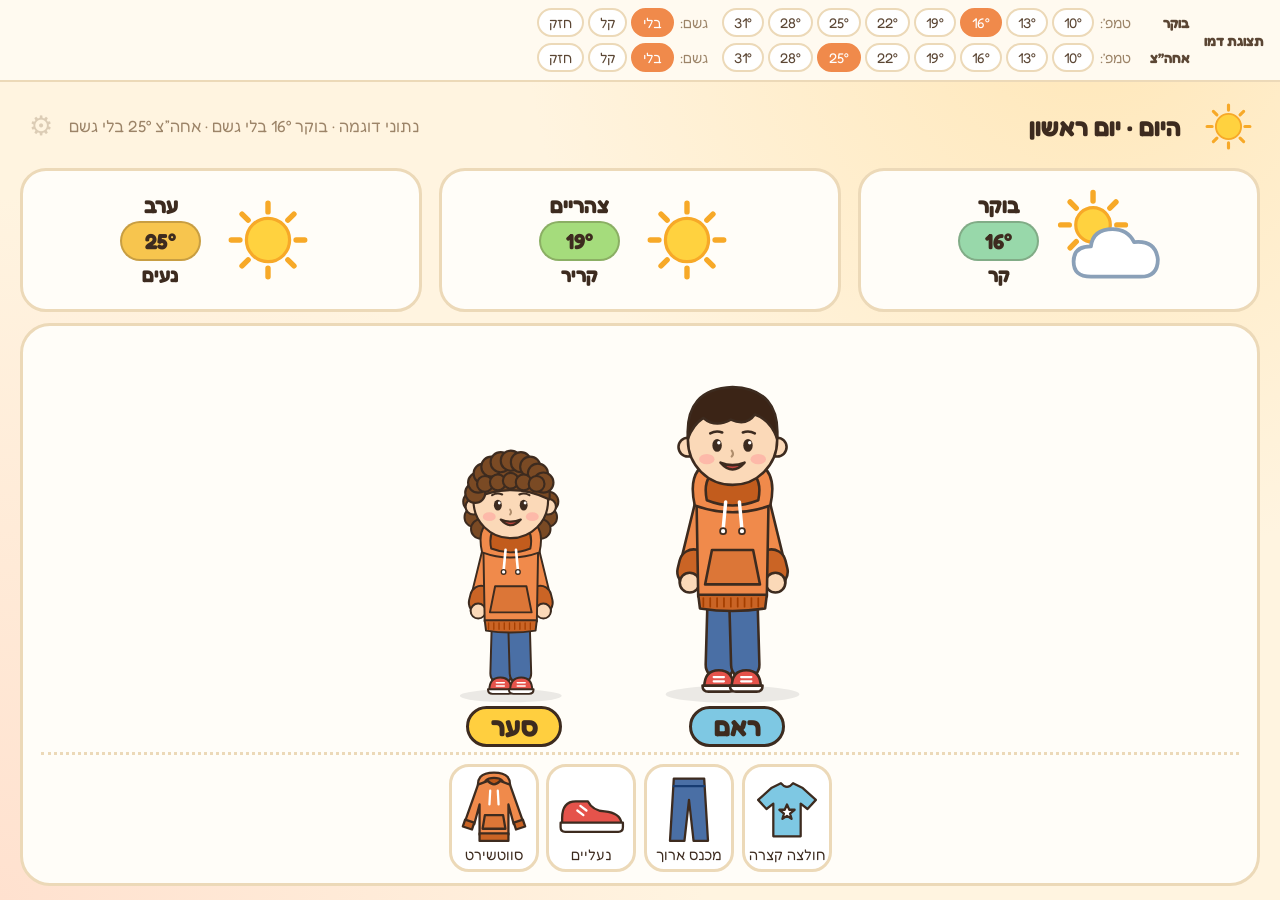
==== demo.html @ 4521aa7a "All kids together in one scene, first-run welcome, research-based defaults - One scene shows up to 3" ====
<!doctype html>
<html lang="he" dir="rtl">
<head>
<meta charset="utf-8">
<meta name="viewport" content="width=device-width, initial-scale=1, viewport-fit=cover">
<title>מה לובשים היום?</title>
<meta name="claude:viewport-fit-sides" content="cover">
<link rel="preconnect" href="https://fonts.googleapis.com">
<link rel="preconnect" href="https://fonts.gstatic.com" crossorigin>
<link href="https://fonts.googleapis.com/css2?family=Fredoka:wght@500;700&display=swap" rel="stylesheet">
<style>
:root {
  --ink: #3d2b1f;
  --paper: #fff4e0;
  --card: #fffdf8;
  --edge: #ecd9b8;
  --muted: #9c8468;
  --accent: #f08a4b;
}

* { box-sizing: border-box; }

html, body {
  margin: 0;
  height: 100%;
  overflow: hidden;
  font-family: 'Fredoka', 'Varela Round', system-ui, sans-serif;
  color: var(--ink);
  -webkit-tap-highlight-color: transparent;
  user-select: none;
}

body {
  background:
    radial-gradient(circle at 85% 0%, #ffe7b8 0, transparent 40%),
    radial-gradient(circle at 0% 100%, #ffe1cf 0, transparent 45%),
    var(--paper);
  transition: background 1s;
}

body.tomorrow {
  --paper: #2f3c6e;
  --card: #f4f2ff;
  --edge: #b9b3e0;
  background:
    radial-gradient(circle at 15% 10%, rgba(255,255,255,.18) 0 1.5px, transparent 2px) 0 0 / 90px 70px,
    radial-gradient(circle at 60% 40%, rgba(255,255,255,.14) 0 1px, transparent 2px) 0 0 / 130px 110px,
    linear-gradient(#26305c, #46558c);
}

#app {
  flex: 1;
  min-height: 0;
  display: flex;
  flex-direction: column;
  gap: 1.2vh;
  padding: max(1.4vh, env(safe-area-inset-top)) 1.6vw 1.6vh;
}

/* ---------- header ---------- */
.top {
  display: flex;
  align-items: center;
  justify-content: space-between;
  height: 7vh;
  min-height: 40px;
}
.day-badge {
  display: flex;
  align-items: center;
  gap: .6em;
  height: 100%;
  font-size: clamp(16px, 2.8vh, 30px);
  font-weight: 700;
}
.day-badge .wx-svg { height: 100%; width: auto; }
.tomorrow .day-badge { color: #fff4c2; }
.where {
  display: flex;
  align-items: center;
  gap: .5em;
  color: var(--muted);
  font-size: clamp(12px, 1.8vh, 18px);
}
.tomorrow .where { color: #c7c9ec; }
.stale { width: .7em; height: .7em; border-radius: 50%; background: #f0b44b; display: inline-block; }
.gear {
  border: 0;
  background: none;
  font-size: clamp(18px, 3vh, 28px);
  color: inherit;
  opacity: .35;
  padding: .3em;
  border-radius: 50%;
  touch-action: none;
}
.gear.pressing { opacity: 1; background: rgba(240,138,75,.25); transition: background 1.2s; }

/* ---------- timeline: morning / noon / evening ---------- */
.timeline {
  display: grid;
  grid-template-columns: repeat(3, 1fr);
  gap: 1.4vw;
  height: 16vh;
  min-height: 90px;
}
.phase {
  display: flex;
  align-items: center;
  justify-content: center;
  gap: 1vw;
  min-width: 0;
  padding: 1vh 1vw;
  border-radius: 26px;
  background: var(--card);
  border: 3px solid var(--edge);
}
.phase .sky-svg { height: clamp(28px, 7vh, 70px); width: auto; flex: none; }
.phase .wx-svg { height: clamp(44px, 12vh, 120px); width: auto; flex: none; }
.ptext { display: flex; flex-direction: column; align-items: center; gap: .6vh; }
.pname { font-weight: 700; font-size: clamp(14px, 2.4vh, 26px); line-height: 1; }
.tchip {
  min-width: 9vh;
  height: 4.4vh;
  min-height: 22px;
  padding: 0 .6em;
  border-radius: 99px;
  border: 2.5px solid rgba(61,43,31,.25);
  font-weight: 700;
  font-size: clamp(13px, 2.4vh, 26px);
  display: grid;
  place-items: center;
}
.pfeel { font-weight: 700; font-size: clamp(13px, 2.2vh, 24px); line-height: 1; }
.pop { font-size: clamp(12px, 2vh, 20px); color: #3d8fe0; font-weight: 700; line-height: 1; }

/* ---------- the scene: all kids together ---------- */
.scene {
  flex: 1;
  min-height: 0;
  display: flex;
  flex-direction: column;
  background: var(--card);
  border: 3px solid var(--edge);
  border-radius: 30px;
  padding: 1.4vh 1.4vw 1.2vh;
}
.scene-body {
  flex: 1;
  min-height: 0;
  container-type: size; /* figures are sized from this box's height */
  display: flex;
  align-items: stretch;
  justify-content: center;
  gap: 3vw;
}
.figs {
  flex: 0 1 auto;
  min-width: 0;
  display: flex;
  align-items: stretch;
  justify-content: center;
  gap: 1.5vw;
}
.fig {
  flex: 0 1 auto;
  min-width: 0;
  display: flex;
  flex-direction: column;
  align-items: center;
}
.fig-art {
  flex: 1 1 0;
  min-height: 0;
  display: flex;
  align-items: flex-end;
  justify-content: center;
}
.fig-name {
  flex: none;
  margin-top: .4vh;
  font-weight: 700;
  font-size: clamp(16px, 3vh, 32px);
  padding: .05em .8em;
  border-radius: 99px;
  background: var(--c);
  border: 3px solid var(--ink);
}
.kid-svg {
  /* full scene height minus room for the name tag, scaled by age */
  height: calc((100cqh - 56px) * var(--h, 100) / 100);
  width: auto;
  max-width: 100%;
  aspect-ratio: 270 / 410;
}
.kid-svg.tall { aspect-ratio: 270 / 470; }

/* the bag: items needed later, going into the backpack */
.bag {
  flex: none;
  align-self: center;
  display: flex;
  flex-direction: column;
  align-items: center;
  gap: 1vh;
  padding: 1.6vh 1.2vw;
  border: 3px dashed #e7b77a;
  border-radius: 26px;
  background: #fff6ea;
  max-width: 45%;
}
.bag-title { font-weight: 700; font-size: clamp(14px, 2.4vh, 26px); color: #b5702f; }
.bag-items { display: flex; flex-wrap: wrap; justify-content: center; gap: 1vh; }
.card {
  width: clamp(56px, 12vh, 130px);
  display: flex;
  flex-direction: column;
  align-items: center;
  background: #fff;
  border: 3px solid var(--edge);
  border-radius: 20px;
  padding: 4px;
}
.card .item-svg { width: 100%; height: auto; }
.clabel { font-size: clamp(11px, 1.8vh, 18px); line-height: 1.1; text-align: center; padding-bottom: 2px; }
.bag-arrow { font-size: clamp(18px, 3.4vh, 36px); color: #e7b77a; line-height: 1; }
.bag-icon { width: clamp(60px, 14vh, 150px); display: flex; }
.bag-icon svg { width: 100%; height: auto; }

.bag .card { width: clamp(50px, 10vh, 110px); }
.bag .bag-icon { width: clamp(50px, 11vh, 120px); }

/* what to wear, as cards under the figure */
.items {
  flex: none;
  display: flex;
  flex-wrap: nowrap;
  justify-content: center;
  gap: .6vw;
  padding-top: 1vh;
  margin-top: .6vh;
  border-top: 3px dotted var(--edge);
}
.items .card { width: auto; flex: 0 1 clamp(50px, 10vh, 112px); min-width: min-content; }
.items .clabel { font-size: clamp(10px, 1.6vh, 16px); }



.empty {
  flex: 1;
  display: grid;
  place-items: center;
  align-content: center;
  gap: 2vh;
}
.empty .wx-svg { width: 30vh; opacity: .7; }
.spinner {
  width: 5vh; height: 5vh;
  border: .7vh solid var(--edge);
  border-top-color: var(--accent);
  border-radius: 50%;
  animation: spin 1s linear infinite;
}
@keyframes spin { to { transform: rotate(360deg); } }

/* ---------- night dimming ---------- */
body.night::after {
  content: '';
  position: fixed;
  inset: 0;
  background: #000;
  opacity: .9;
  pointer-events: none;
  transition: opacity 2s;
}

/* ---------- settings ---------- */
.settings {
  position: fixed;
  inset: 0;
  z-index: 10;
  background: rgba(40, 28, 18, .55);
  display: grid;
  place-items: center;
  user-select: text;
}
.panel {
  width: min(960px, 94vw);
  max-height: 94vh;
  overflow: auto;
  background: #fffdf8;
  border-radius: 24px;
  padding: 20px 24px;
  font-size: 18px;
  color: var(--ink);
}
.panel h2 { margin: 0 0 12px; }
fieldset { min-width: 0; border: 2px solid var(--edge); border-radius: 16px; margin: 0 0 14px; padding: 10px 14px 14px; }
legend { font-weight: 700; padding: 0 6px; }
.panel label { display: flex; align-items: center; justify-content: space-between; gap: 10px; margin: 8px 0; }
.panel input, .panel select, .panel button {
  font: inherit;
  font-size: 17px;
  padding: 6px 10px;
  border: 2px solid var(--edge);
  border-radius: 12px;
  background: #fff;
  color: var(--ink);
}
.panel input[type=number] { width: 80px; }
.panel .row { display: flex; align-items: center; gap: 8px; flex-wrap: wrap; margin: 8px 0; }
.panel .row > span { min-width: 52px; }
.pill.on { background: var(--accent); border-color: var(--accent); color: #fff; }
.sw { width: 34px; height: 34px; padding: 0 !important; border-radius: 50% !important; border: 3px solid #fff !important; box-shadow: 0 0 0 2px var(--edge); }
.sw.on { box-shadow: 0 0 0 3px var(--ink); }
.hint { color: var(--muted); font-size: 15px; }
.kid-edit { display: flex; gap: 16px; padding: 10px 0; border-bottom: 2px dotted var(--edge); }
.kid-edit:last-of-type { border-bottom: 0; }
.kid-prev { width: 110px; flex: none; }
.kid-prev svg { width: 100%; height: auto; }
.kid-fields { flex: 1; }
.remove { color: #c2453f; }
.add { width: 100%; margin-top: 8px; }
#cityres { display: flex; flex-direction: column; gap: 6px; }
.city { text-align: start; }
.city small { color: var(--muted); }
.actions { display: flex; gap: 10px; position: sticky; bottom: -20px; background: #fffdf8; padding: 10px 0; }
.save { background: var(--accent) !important; border-color: var(--accent) !important; color: #fff !important; font-weight: 700; flex: 1; }

/* ---------- narrow screens (phones): let the page scroll, stack kids ---------- */
@media (max-width: 700px) {
  html, body { overflow: auto; }
  #app { height: auto; min-height: 100%; gap: 10px; padding-left: max(12px, env(safe-area-inset-left, 0px)); padding-right: max(12px, env(safe-area-inset-right, 0px)); }
  .top { height: 44px; }
  .day-badge { font-size: 18px; }
  .timeline { height: auto; min-height: 0; gap: 6px; }
  .phase { flex-direction: column; gap: 4px; padding: 8px 4px; border-radius: 18px; }
  .phase .sky-svg { height: 26px; }
  .phase .wx-svg { height: 44px; }
  .tchip { min-width: 60px; height: 24px; font-size: 13px; }
  .scene { padding: 10px; border-radius: 22px; }
  .scene-body { flex: none; container-type: normal; flex-direction: column; align-items: center; gap: 10px; }
  .figs { gap: 4px; }
  .fig-art { flex: none; }
  .fig-name { font-size: 15px; }
  .kid-svg { height: calc(var(--h, 100) * 2.6px); }
  .kids-3 .kid-svg { height: calc(var(--h, 100) * 2px); }
  .bag { max-width: 100%; flex-direction: row; flex-wrap: wrap; justify-content: center; }
  .bag { padding: 10px 8px; border-radius: 18px; }
  .items .card { width: auto; flex-basis: 56px; }
  .card, .bag .card { width: 56px; border-radius: 14px; border-width: 2px; }
  .bag-icon { width: 60px; }
  .clabel { font-size: 11px; }
}

/* rules table in settings */
.rules-wrap { overflow-x: auto; margin: 8px 0; }
.rules { border-collapse: collapse; font-size: 15px; min-width: 700px; }
.rules th, .rules td { padding: 4px 6px; text-align: center; border-bottom: 1px solid var(--edge); vertical-align: middle; }
.rules thead th { font-weight: 500; color: var(--muted); font-size: 13px; line-height: 1.15; }
.rules .th-ic { display: block; width: 30px; margin: 0 auto 2px; }
.rules .th-ic svg { width: 100%; height: auto; }
.rules th.lvl { text-align: start; font-weight: 700; white-space: nowrap; }
.rules td.rng { white-space: nowrap; }
.panel .rules input[type=number] { width: 58px; padding: 4px 6px; }
.panel .rules select { font-size: 15px; padding: 4px 6px; }
.rules input[type=checkbox] { width: 22px; height: 22px; accent-color: var(--accent); }
.panel label > span { display: inline-flex; align-items: center; gap: 6px; }
.panel label > span input[type=number] { width: 72px; }

/* welcome screen */
.welcome .panel { width: min(640px, 94vw); }
.welcome h2 { font-size: 28px; }
.w-list { display: flex; flex-direction: column; gap: 10px; margin: 14px 0; }
.w-kid { display: flex; gap: 14px; align-items: center; padding: 10px; border: 2px solid var(--edge); border-radius: 18px; }
.w-kid .kid-prev { width: 80px; }
.w-fields { flex: 1; display: flex; flex-direction: column; gap: 8px; }
.panel .w-fields input[data-f=name] { font-size: 22px; width: 100%; }
.panel .w-age { justify-content: flex-start; margin: 0; }

/* ---- demo wrapper (single-look storybook page; day = paper, "tomorrow" = night sky) ---- */
:root { --bar: #fffaf0; --bar-ink: #5b4634; --chip: #ffffff; --chip-on: #f08a4b; }
html, body { height: 100%; }
html { background: #fff4e0; }
body { display: flex; flex-direction: column; background-color: #fff4e0; color: var(--ink); direction: rtl; }
.demo-bar {
  flex: none; display: flex; flex-wrap: wrap; align-items: center; gap: 6px 14px;
  padding-block: 8px; padding-left: max(16px, env(safe-area-inset-left, 0px)); padding-right: max(16px, env(safe-area-inset-right, 0px));
  background: var(--bar); color: var(--bar-ink); border-bottom: 2px solid #ecd9b8; font-size: 14px;
}
.demo-bar b { font-weight: 700; }
.demo-rows { display: flex; flex-direction: column; gap: 6px; min-width: 0; }
.demo-line { display: flex; flex-wrap: wrap; align-items: center; gap: 4px 14px; }
.demo-half { min-width: 3.2em; }
.demo-group { display: flex; flex-wrap: wrap; gap: 4px; align-items: center; }
.demo-group span { color: #9c8468; margin-inline-end: 2px; }
.demo-bar button {
  font: inherit; font-size: 14px; padding: 4px 10px; border-radius: 99px; cursor: pointer;
  border: 2px solid #ecd9b8; background: var(--chip); color: var(--bar-ink);
}
.demo-bar button[aria-pressed="true"] { background: var(--chip-on); border-color: var(--chip-on); color: #fff; }
.demo-bar button:focus-visible { outline: 3px solid #3d8fe0; outline-offset: 2px; }
#app { padding-left: max(1.6vw, env(safe-area-inset-left, 0px)); padding-right: max(1.6vw, env(safe-area-inset-right, 0px)); }
@media (max-width: 700px) { .demo-bar { font-size: 13px; } html, body { overflow: auto; height: auto; min-height: 100%; } #app { flex: none; } }
</style>
<div class="demo-bar" id="demo-bar">
  <b>תצוגת דמו</b>
  <div class="demo-rows">
    <div class="demo-line"><b class="demo-half">בוקר</b><div class="demo-group" id="g-mt"><span>טמפ׳:</span></div><div class="demo-group" id="g-mr"><span>גשם:</span></div></div>
    <div class="demo-line"><b class="demo-half">אחה״צ</b><div class="demo-group" id="g-at"><span>טמפ׳:</span></div><div class="demo-group" id="g-ar"><span>גשם:</span></div></div>
  </div>
</div>
<div id="app"></div>
<script>
try { if (localStorage.getItem('mc.demoVer') !== '4') { localStorage.setItem('mc.demoVer', '4'); localStorage.setItem('mc.demo.settings', JSON.stringify({ configured: true, kids: [{ id: 'a', name: 'ראם', age: 8, look: 'boy', skin: 0, hair: 0, hairStyle: 'short', color: '#7ec8e3', offset: 0 }, { id: 'b', name: 'סער', age: 4, look: 'boy', skin: 0, hair: 1, hairStyle: 'curly', color: '#ffcf3f', offset: 0 }] })); } } catch (e) {}
</script>
<script type="module">
// Storybook-style SVG drawings: the kid figure (built from clothing layers),
// clothing item icons and weather icons. Everything is drawn in code so any
// combination of clothes composes automatically.

const O = '#3d2b1f'; // outline colour
const SW = 3; // outline width

const SKINS = ['#fbd9b8', '#eebf94', '#cf9566', '#8f5c3c'];
const HAIRS = ['#3b2416', '#7a4a24', '#d9a441', '#1f1a17', '#b5522b'];
const SHIRT_COLORS = ['#ffcf3f', '#ff8fb1', '#7ec8e3', '#9ad97a', '#c79bf2', '#ff9f5a'];

const COLORS = {
  sweatshirt: '#f08a4b',
  coat: '#7b5cd6',
  pants: '#4a6fa5',
  shorts: '#5fae6e',
  sneakers: '#e5534b',
  boots: '#f6c23e',
  sandals: '#a8703f',
  beanie: '#d94f70',
  gloves: '#d94f70',
  scarf: '#d94f70',
  cap: '#3fa7a0',
  umbrella: '#e5534b',
  bottle: '#8fd0f2',
  sunscreen: '#ffd166',
  backpack: '#e98a3c',
};

const lerp = (a, b, t) => a + (b - a) * t;

function shade(hex, amt) {
  const n = parseInt(hex.slice(1), 16);
  const c = (v) => Math.max(0, Math.min(255, Math.round(v + amt * 255)));
  const r = c(n >> 16), g = c((n >> 8) & 255), b = c(n & 255);
  return '#' + ((1 << 24) | (r << 16) | (g << 8) | b).toString(16).slice(1);
}

// A limb/sleeve: thick round line with a darker outline line underneath.
function limb(x1, y1, x2, y2, w, color) {
  return `<line x1="${x1}" y1="${y1}" x2="${x2}" y2="${y2}" stroke="${O}" stroke-width="${w + SW * 2}" stroke-linecap="round"/>` +
    `<line x1="${x1}" y1="${y1}" x2="${x2}" y2="${y2}" stroke="${color}" stroke-width="${w}" stroke-linecap="round"/>`;
}

function partial(x1, y1, x2, y2, frac, w, color) {
  return limb(x1, y1, lerp(x1, x2, frac), lerp(y1, y2, frac), w, color);
}

const shape = (d, fill, extra = '') =>
  `<path d="${d}" fill="${fill}" stroke="${O}" stroke-width="${SW}" stroke-linejoin="round" stroke-linecap="round" ${extra}/>`;
const line = (d, color = O, w = SW, extra = '') =>
  `<path d="${d}" fill="none" stroke="${color}" stroke-width="${w}" stroke-linecap="round" stroke-linejoin="round" ${extra}/>`;

// Body geometry (viewBox -10 -60 270 470, centre x = 120)
const ARM_L = [92, 172, 70, 262];
const ARM_R = [148, 172, 170, 262];
const LEG_L = [108, 262, 105, 366];
const LEG_R = [132, 262, 135, 366];

const TORSO = {
  shirt: 'M84,168 Q86,152 106,148 L134,148 Q154,152 156,168 L152,270 Q120,278 88,270 Z',
  sweatshirt: 'M78,166 Q80,146 104,142 L136,142 Q160,146 162,166 L160,280 L80,280 Z',
  // puffer: much wider than the body, scalloped sides, reaches mid-thigh
  coat: 'M84,150 Q100,140 120,142 Q140,140 156,150 Q176,158 174,172 Q184,190 174,208 Q184,226 174,244 Q184,262 174,280 Q184,298 172,318 Q146,330 120,327 Q94,330 68,318 Q56,298 66,280 Q56,262 66,244 Q56,226 66,208 Q56,190 66,172 Q64,158 84,150 Z',
};

function drawShoes(kind, skin) {
  let s = '';
  for (const [x, flip] of [[104, -1], [136, 1]]) {
    const y = 378;
    if (kind === 'sneakers') {
      const c = COLORS.sneakers;
      s += shape(`M${x - 17},${y + 8} Q${x - 17},${y - 12} ${x},${y - 12} Q${x + 17},${y - 12} ${x + 17},${y + 8} Z`, c);
      s += shape(`M${x - 19},${y + 6} L${x + 19},${y + 6} Q${x + 19},${y + 13} ${x + 12},${y + 13} L${x - 12},${y + 13} Q${x - 19},${y + 13} ${x - 19},${y + 6} Z`, '#ffffff');
      s += line(`M${x - 6},${y - 4} L${x + 6},${y - 4} M${x - 6},${y + 1} L${x + 6},${y + 1}`, '#ffffff', 2.5);
    } else if (kind === 'sandals') {
      s += shape(`M${x - 13},${y + 6} Q${x - 13},${y - 12} ${x},${y - 12} Q${x + 13},${y - 12} ${x + 13},${y + 6} Z`, skin);
      s += shape(`M${x - 18},${y + 6} L${x + 18},${y + 6} Q${x + 18},${y + 13} ${x + 11},${y + 13} L${x - 11},${y + 13} Q${x - 18},${y + 13} ${x - 18},${y + 6} Z`, COLORS.sandals);
      s += line(`M${x - 13},${y - 4} L${x + 13},${y - 4} M${x - 12},${y + 2} L${x + 12},${y + 2}`, shade(COLORS.sandals, -0.1), 5);
    } else if (kind === 'boots') {
      const c = COLORS.boots;
      s += shape(`M${x - 15},${y - 46} L${x + 15},${y - 46} L${x + 15},${y - 6} Q${x + 15 + flip * 6},${y - 4} ${x + 18 * 1},${y + 6} L${x + 18},${y + 9} L${x - 18},${y + 9} L${x - 18},${y + 6} Q${x - 18},${y - 4} ${x - 15},${y - 8} Z`, c);
      s += shape(`M${x - 20},${y + 6} L${x + 20},${y + 6} L${x + 20},${y + 13} L${x - 20},${y + 13} Z`, '#5a4636');
      s += line(`M${x - 15},${y - 38} L${x + 15},${y - 38}`, shade(c, -0.15), 4);
      s += line(`M${x - 8},${y - 30} L${x - 8},${y - 10}`, '#fff8d6', 4, 'opacity="0.8"');
    }
  }
  return s;
}

const circ = (x, y, r, fill) => `<circle cx="${x}" cy="${y}" r="${r}" fill="${fill}" stroke="${O}" stroke-width="${SW}"/>`;

// hair styles: 'short', 'curly', 'long'
function backHair(style, hair) {
  if (style === 'long') {
    return shape('M64,98 Q58,34 120,32 Q182,34 176,98 L182,176 Q168,190 152,172 L152,120 L88,120 L88,172 Q72,190 58,176 Z', hair);
  }
  if (style === 'curly') {
    // volume behind the ears
    return [[62, 96], [178, 96], [64, 120], [176, 120], [74, 138], [166, 138]].map(([x, y]) => circ(x, y, 15, hair)).join('');
  }
  return '';
}

function frontHair(style, hair, covered, bow) {
  if (style === 'curly') {
    if (covered) return [[66, 98], [174, 98], [70, 118], [170, 118]].map(([x, y]) => circ(x, y, 12, hair)).join('');
    let s = shape('M66,96 Q62,40 120,38 Q178,40 174,96 Q120,70 66,96 Z', hair);
    for (let a = -172; a <= -8; a += 16.4) {
      const r = (a * Math.PI) / 180;
      s += circ(120 + Math.cos(r) * 50, 94 + Math.sin(r) * 52, 14, hair);
    }
    for (let x = 84; x <= 156; x += 18) s += circ(x, 70 + Math.abs(x - 120) * 0.12, 11, hair);
    return s;
  }
  if (covered) {
    return style === 'long'
      ? shape('M70,84 Q66,112 72,128 L80,128 Q78,104 84,86 Z', hair) + shape('M170,84 Q174,112 168,128 L160,128 Q162,104 156,86 Z', hair)
      : '';
  }
  if (style === 'long') {
    let s = shape('M66,100 Q60,36 120,34 Q180,36 174,100 Q168,72 150,62 Q140,80 118,74 Q98,84 82,70 Q70,80 66,100 Z', hair);
    if (bow) {
      s += shape('M150,52 L166,42 L168,62 Z', '#ff6b9a') + shape('M150,52 L136,40 L134,60 Z', '#ff6b9a') +
        `<circle cx="150" cy="52" r="5" fill="#ff6b9a" stroke="${O}" stroke-width="${SW}"/>`;
    }
    return s;
  }
  return shape('M68,96 Q64,38 120,36 Q176,38 172,96 Q164,74 146,68 Q136,82 118,74 Q100,84 86,72 Q74,80 68,96 Z', hair);
}

const hairStyleOf = (child) => child.hairStyle || (child.look === 'girl' ? 'long' : 'short');

function face(skin, mood) {
  let s = '';
  s += `<circle cx="68" cy="106" r="11" fill="${skin}" stroke="${O}" stroke-width="${SW}"/>`;
  s += `<circle cx="172" cy="106" r="11" fill="${skin}" stroke="${O}" stroke-width="${SW}"/>`;
  s += `<circle cx="120" cy="98" r="52" fill="${skin}" stroke="${O}" stroke-width="${SW}"/>`;
  // eyes
  s += `<ellipse cx="102" cy="104" rx="5.5" ry="7.5" fill="${O}"/><ellipse cx="138" cy="104" rx="5.5" ry="7.5" fill="${O}"/>`;
  s += `<circle cx="104" cy="101" r="2" fill="#fff"/><circle cx="140" cy="101" r="2" fill="#fff"/>`;
  // brows
  s += line('M94,90 Q101,86 108,89') + line('M132,89 Q139,86 146,90');
  // cheeks
  const cheek = mood === 'cold' ? '#ff6f7d' : '#ff9a9a';
  const op = mood === 'cold' ? 0.75 : 0.5;
  s += `<ellipse cx="90" cy="120" rx="9" ry="6" fill="${cheek}" opacity="${op}"/><ellipse cx="150" cy="120" rx="9" ry="6" fill="${cheek}" opacity="${op}"/>`;
  // nose + smile
  s += line('M119,110 Q122,114 119,117', shade(skin, -0.3), 2.5);
  s += shape('M106,124 Q120,140 134,124 Q120,130 106,124 Z', '#c2453f');
  if (mood === 'hot') {
    s += shape('M164,66 Q172,78 168,84 Q160,86 160,78 Q160,72 164,66 Z', '#8fd0f2');
  }
  if (mood === 'cold') {
    s += `<g opacity="0.85" fill="#ffffff" stroke="#b9d4ee" stroke-width="2"><circle cx="152" cy="136" r="7"/><circle cx="164" cy="132" r="9"/><circle cx="178" cy="128" r="6"/></g>`;
  }
  return s;
}

function drawTop(kind, color, look) {
  let s = shape(TORSO.shirt, color);
  if (kind === 'longsleeve') {
    // stripes
    for (let y = 172; y < 268; y += 16) {
      const half = lerp(35, 32, (y - 168) / 100);
      s += line(`M${120 - half + 1},${y} L${120 + half - 1},${y}`, shade(color, 0.22), 6);
    }
    s += `<path d="${TORSO.shirt}" fill="none" stroke="${O}" stroke-width="${SW}" stroke-linejoin="round"/>`;
  } else {
    // tee motif
    s += look === 'girl'
      ? shape('M120,224 Q100,206 106,196 Q112,186 120,196 Q128,186 134,196 Q140,206 120,224 Z', '#ffffff')
      : shape('M120,186 L126,200 L141,201 L129,210 L133,225 L120,216 L107,225 L111,210 L99,201 L114,200 Z', '#ffffff');
  }
  return s;
}

function drawSweatshirt(hood = true) {
  const c = COLORS.sweatshirt;
  let ticks = '';
  for (let x = 86; x <= 154; x += 8) ticks += `M${x},282 L${x},292 `;
  return shape(TORSO.sweatshirt, c) +
    // ribbed hem band
    shape('M80,278 L160,278 L158,294 Q120,300 82,294 Z', shade(c, -0.15)) + line(ticks, shade(c, -0.3), 2) +
    // big kangaroo pocket
    shape('M96,226 L144,226 L152,266 L88,266 Z', shade(c, -0.08)) +
    (hood
      // hood resting on the shoulders behind the neck (the head covers its top)
      ? shape('M76,174 Q66,130 98,122 L142,122 Q174,130 164,174 Q120,190 76,174 Z', c) +
        shape('M90,168 Q84,138 106,132 L134,132 Q156,138 150,168 Q120,180 90,168 Z', shade(c, -0.18))
      : '') +
    // drawstrings
    line('M112,170 L109,202 M128,170 L131,202', '#ffffff', 4) +
    `<circle cx="109" cy="204" r="3.5" fill="#ffffff" stroke="${O}" stroke-width="2"/><circle cx="131" cy="204" r="3.5" fill="#ffffff" stroke="${O}" stroke-width="2"/>`;
}

function drawCoat() {
  const c = COLORS.coat;
  let s = shape(TORSO.coat, c);
  // puffy bands: highlight arc at the top of each band, seam at the bottom
  for (const y of [184, 220, 256, 292]) s += line(`M${80},${y} Q120,${y - 8} ${160},${y}`, shade(c, 0.28), 5, 'opacity="0.7"');
  for (const y of [208, 244, 280]) s += line(`M68,${y} Q120,${y + 10} 172,${y}`, shade(c, -0.22), 3);
  s += line('M120,152 L120,326', shade(c, -0.32), 3);
  s += shape('M115,176 L125,176 L125,190 L115,190 Z', '#e9e4ff');
  s += shape('M80,262 L106,262 L106,274 L80,274 Z', shade(c, -0.1));
  s += shape('M134,262 L160,262 L160,274 L134,274 Z', shade(c, -0.1));
  // fur collar
  for (let x = 88; x <= 152; x += 8) {
    const t = (x - 120) / 32;
    s += `<circle cx="${x}" cy="${(140 + 12 * (1 - t * t)).toFixed(1)}" r="9" fill="#f7f3ea" stroke="${O}" stroke-width="2.5"/>`;
  }
  return s;
}

function drawScarf() {
  const c = COLORS.scarf;
  return shape('M130,156 L146,232 L128,236 L118,160 Z', c) +
    line('M124,196 L141,193 M126,210 L143,207', '#ffffff', 3) +
    line('M131,237 L130,246 M137,236 L137,245 M143,234 L144,243', c, 3) +
    shape('M92,138 Q120,156 148,138 L150,160 Q120,180 90,160 Z', c) +
    line('M100,148 L101,164 M113,153 L113,170 M127,153 L127,170 M140,148 L139,164', '#ffffff', 3);
}

function drawBeanie() {
  const c = COLORS.beanie;
  return shape('M64,88 Q62,30 120,28 Q178,30 176,88 Z', c) +
    line('M90,44 L88,86 M120,32 L120,86 M150,44 L152,86', shade(c, -0.12), 3) +
    shape('M60,80 Q120,70 180,80 L180,96 Q120,86 60,96 Z', shade(c, -0.12)) +
    `<circle cx="120" cy="24" r="13" fill="#ffffff" stroke="${O}" stroke-width="${SW}"/>`;
}

function drawCap() {
  const c = COLORS.cap;
  return shape('M136,76 Q196,70 208,86 Q194,98 136,90 Z', shade(c, -0.12)) +
    shape('M68,84 Q70,32 120,30 Q170,32 172,84 Q120,76 68,84 Z', c) +
    `<circle cx="120" cy="30" r="5" fill="${shade(c, -0.2)}" stroke="${O}" stroke-width="2"/>`;
}

function drawUmbrellaShaft(hx = 170) {
  return line(`M178,-22 L${hx},276`, O, 7) + line(`M178,-22 L${hx},276`, '#8a6a4f', 3.5) +
    line(`M${hx},276 Q${hx},290 ${hx - 12},288`, O, 6) + line(`M${hx},276 Q${hx},290 ${hx - 12},288`, '#8a6a4f', 3);
}

function drawUmbrellaCanopy() {
  const c = COLORS.umbrella;
  const d = 'M98,2 Q178,-84 258,2 Q238,-12 218,2 Q198,-12 178,2 Q158,-12 138,2 Q118,-12 98,2 Z';
  return line('M178,-50 L178,-62', O, 5) +
    shape(d, c) +
    line('M178,-40 Q156,-24 138,2 M178,-40 Q200,-24 218,2', shade(c, -0.15), 3) +
    shape('M178,-42 Q190,-30 198,-12 Q188,-20 178,-14 Z', shade(c, 0.25), 'stroke-width="0"');
}

function drawBottle() {
  return shape('M36,336 L58,336 L60,346 L60,390 Q60,394 56,394 L38,394 Q34,394 34,390 L34,346 Z', '#dff3fb') +
    shape('M35,360 L59,360 L59,390 Q59,393 56,393 L38,393 Q35,393 35,390 Z', COLORS.bottle, 'stroke-width="0"') +
    `<path d="M36,336 L58,336 L60,346 L60,390 Q60,394 56,394 L38,394 Q34,394 34,390 L34,346 Z" fill="none" stroke="${O}" stroke-width="${SW}" stroke-linejoin="round"/>` +
    shape('M40,324 L54,324 L54,336 L40,336 Z', '#3fa7a0');
}

/**
 * Draw the kid wearing an outfit.
 * child: { look: 'boy'|'girl', skin, hair, color }
 * outfit: { shirt, bottom, shoes, layers: [], acc: [] }
 */
function drawKid(child, outfit, opts = {}) {
  const skin = SKINS[child.skin] ?? SKINS[0];
  const hair = HAIRS[child.hair] ?? HAIRS[0];
  const shirtColor = child.color || SHIRT_COLORS[0];
  const layers = outfit.layers || [];
  const acc = outfit.acc || [];
  const has = (k) => layers.includes(k) || acc.includes(k);
  const mood = opts.mood || 'ok';

  let s = '';
  // ground shadow
  s += `<ellipse cx="120" cy="394" rx="78" ry="10" fill="#000" opacity="0.08"/>`;
  if (opts.bottle) s += drawBottle();

  // puffy coat sleeves can't hang straight: splay the arms a little
  const spread = has('coat') ? 20 : 0;
  const arms = [[ARM_L[0], ARM_L[1], ARM_L[2] - spread, ARM_L[3]], [ARM_R[0], ARM_R[1], ARM_R[2] + spread, ARM_R[3]]];
  if (has('umbrella')) s += drawUmbrellaShaft(arms[1][2]);
  const style = hairStyleOf(child);
  s += backHair(style, hair);

  // legs + bottoms
  s += limb(...LEG_L, 24, skin) + limb(...LEG_R, 24, skin);
  const bc = outfit.bottom === 'shorts' ? COLORS.shorts : COLORS.pants;
  const shorts = outfit.bottom === 'shorts';
  const bf = shorts ? 0.38 : 0.94;
  const bw = shorts ? 36 : 30;
  s += partial(...LEG_L, bf, bw, bc) + partial(...LEG_R, bf, bw, bc);
  if (shorts) s += line('M90,304 L122,304 M118,304 L150,304', shade(bc, -0.25), 4);
  s += shape('M88,252 L152,252 L154,286 Q120,292 86,286 Z', bc);
  s += line('M120,262 L120,290', shade(bc, -0.2), 3);
  s += drawShoes(outfit.shoes, skin);

  // arms: skin, then sleeves from inner to outer layer
  const seg = (arm, f0, f1, w, c) => {
    const [x1, y1, x2, y2] = arm;
    return limb(lerp(x1, x2, f0), lerp(y1, y2, f0), lerp(x1, x2, f1), lerp(y1, y2, f1), w, c);
  };
  arms.forEach((arm, side) => {
    s += limb(...arm, 20, skin);
    s += partial(...arm, outfit.shirt === 'tee' ? 0.3 : 0.86, 21, shirtColor);
    if (has('sweatshirt')) {
      s += partial(...arm, 0.8, 28, COLORS.sweatshirt);
      s += seg(arm, 0.78, 0.88, 31, shade(COLORS.sweatshirt, -0.15)); // ribbed cuff
    }
    if (has('coat')) {
      // stacked round segments → puffy "sausage" sleeve
      for (const [f0, f1] of [[0, 0.36], [0.3, 0.64], [0.58, 0.9]]) s += seg(arm, f0, f1, 40, COLORS.coat);
    }
    const [, , hx, hy] = arm;
    if (has('gloves')) {
      const tx = side === 0 ? hx + 12 : hx - 12;
      s += `<ellipse cx="${tx}" cy="${hy - 2}" rx="7" ry="8" fill="${COLORS.gloves}" stroke="${O}" stroke-width="${SW}"/>`;
      s += `<ellipse cx="${hx}" cy="${hy + 4}" rx="14" ry="17" fill="${COLORS.gloves}" stroke="${O}" stroke-width="${SW}"/>`;
      s += shape(`M${hx - 14},${hy - 12} L${hx + 14},${hy - 12} L${hx + 14},${hy - 4} L${hx - 14},${hy - 4} Z`, '#ffffff');
    } else {
      s += `<circle cx="${hx}" cy="${hy + 2}" r="11.5" fill="${skin}" stroke="${O}" stroke-width="${SW}"/>`;
    }
  });

  // neck + torso layers
  s += shape('M109,128 L131,128 L131,160 L109,160 Z', skin);
  s += drawTop(outfit.shirt, shirtColor, child.look);
  if (!has('sweatshirt') && !has('coat')) s += shape('M106,148 Q120,166 134,148 Z', skin);
  if (has('sweatshirt')) s += drawSweatshirt(!has('coat'));
  if (has('coat')) s += drawCoat();
  if (has('scarf')) s += drawScarf();

  // head
  // younger kids get a slightly bigger head, older a slightly smaller one
  const age = child.age || 6;
  const k = age <= 5 ? 1.1 : age >= 9 ? 0.95 : 1;
  s += `<g transform="translate(120 128) scale(${k}) translate(-120 -128)">`;
  s += face(skin, mood);
  const hat = has('beanie') ? 'beanie' : has('cap') ? 'cap' : null;
  s += frontHair(style, hair, !!hat, child.look === 'girl');
  if (hat === 'beanie') s += drawBeanie();
  if (hat === 'cap') s += drawCap();
  s += '</g>';

  if (has('umbrella')) s += drawUmbrellaCanopy();

  // leave room above the head only when an umbrella is drawn (opts.tall keeps
  // all figures of one kid at the same scale)
  const tall = opts.tall ?? has('umbrella');
  const vb = tall ? '-10 -66 270 470' : '-10 -6 270 410';
  return `<svg class="kid-svg${tall ? ' tall' : ''}" viewBox="${vb}" preserveAspectRatio="xMidYMax meet" xmlns="http://www.w3.org/2000/svg" role="img">${s}</svg>`;
}

// ---------- item icons (viewBox 0 0 100 100) ----------

const ICONS = {
  tee: (c) => shape('M30,22 L42,16 Q50,26 58,16 L70,22 L88,38 L77,50 L68,43 L68,86 L32,86 L32,43 L23,50 L12,38 Z', c) +
    shape('M50,44 L53,51 L60,51 L54,56 L56,63 L50,59 L44,63 L46,56 L40,51 L47,51 Z', '#fff'),
  longsleeve: (c) => shape('M32,18 L42,14 Q50,24 58,14 L68,18 L86,66 L75,70 L67,42 L67,88 L33,88 L33,42 L25,70 L14,66 Z', c) +
    line('M35,50 L65,50 M35,62 L65,62 M35,74 L65,74', shade(c, 0.22), 5) +
    `<path d="M32,18 L42,14 Q50,24 58,14 L68,18 L86,66 L75,70 L67,42 L67,88 L33,88 L33,42 L25,70 L14,66 Z" fill="none" stroke="${O}" stroke-width="${SW}" stroke-linejoin="round"/>`,
  sweatshirt: () => shape('M30,26 Q24,2 50,2 Q76,2 70,26 Q50,36 30,26 Z', COLORS.sweatshirt) +
    shape('M37,23 Q35,9 50,9 Q65,9 63,23 Q50,30 37,23 Z', shade(COLORS.sweatshirt, -0.2)) +
    shape('M29,18 L42,13 Q50,22 58,13 L71,18 L88,66 L76,70 L69,44 L69,84 L31,84 L31,44 L24,70 L12,66 Z', COLORS.sweatshirt) +
    shape('M31,82 L69,82 L69,92 L31,92 Z', shade(COLORS.sweatshirt, -0.15)) +
    shape('M76,68 L88,64 L91,73 L79,77 Z', shade(COLORS.sweatshirt, -0.15)) +
    shape('M24,68 L12,64 L9,73 L21,77 Z', shade(COLORS.sweatshirt, -0.15)) +
    shape('M38,58 L62,58 L65,76 L35,76 Z', shade(COLORS.sweatshirt, -0.08)) +
    line('M45,26 L44,44 M55,26 L56,44', '#ffffff', 3),
  coat: () => {
    const c = COLORS.coat;
    let s = '';
    for (const [x1, x2] of [[26, 13], [74, 87]]) {
      s += limb(x1, 24, lerp(x1, x2, 0.5), 50, 17, c) + limb(lerp(x1, x2, 0.45), 46, x2, 76, 17, c);
    }
    s += shape('M30,12 Q50,20 70,12 Q84,14 81,28 Q88,38 81,48 Q88,58 81,68 Q88,80 80,92 Q50,100 20,92 Q12,80 19,68 Q12,58 19,48 Q12,38 19,28 Q16,14 30,12 Z', c);
    for (const y of [40, 60, 79]) s += line(`M19,${y} Q50,${y + 6} 81,${y}`, shade(c, -0.22), 2.5);
    for (const y of [26, 46, 66]) s += line(`M28,${y} Q50,${y - 4} 72,${y}`, shade(c, 0.28), 3.5, 'opacity="0.7"');
    s += line('M50,18 L50,96', shade(c, -0.32), 2.5);
    for (let x = 34; x <= 66; x += 8) s += `<circle cx="${x}" cy="${(12 + 7 * (1 - ((x - 50) / 16) ** 2)).toFixed(1)}" r="6" fill="#f7f3ea" stroke="${O}" stroke-width="2"/>`;
    return s;
  },
  shorts: () => shape('M26,28 L74,28 L79,70 L55,70 L50,48 L45,70 L21,70 Z', COLORS.shorts),
  pants: () => shape('M30,10 L70,10 L75,92 L56,92 L50,38 L44,92 L25,92 Z', COLORS.pants) +
    line('M30,20 L70,20', shade(COLORS.pants, -0.2), 3),
  sneakers: () => shape('M12,62 Q12,40 30,40 L46,40 Q52,52 68,53 Q88,55 90,68 L90,70 L12,70 Z', COLORS.sneakers) +
    shape('M10,68 L92,68 L92,74 Q92,80 86,80 L16,80 Q10,80 10,74 Z', '#fff') +
    line('M36,46 L44,52 M32,52 L40,58', '#fff', 3),
  sandals: () => shape('M10,70 Q10,62 20,62 L82,62 Q92,62 92,70 Q92,78 82,78 L20,78 Q10,78 10,70 Z', COLORS.sandals) +
    line('M30,62 Q40,40 54,62 M58,62 Q68,46 78,62', shade(COLORS.sandals, -0.15), 6),
  boots: () => shape('M28,12 L58,12 L58,58 Q82,60 86,74 L86,86 L28,86 Z', COLORS.boots) +
    shape('M26,84 L88,84 L88,92 L26,92 Z', '#5a4636') + line('M28,24 L58,24', shade(COLORS.boots, -0.15), 4) +
    line('M37,32 L37,70', '#fff8d6', 5, 'opacity="0.8"'),
  umbrella: () => line('M50,22 L50,80 Q50,90 40,88', O, 6) + line('M50,22 L50,80 Q50,90 40,88', '#8a6a4f', 3) +
    shape('M8,52 Q50,-6 92,52 Q81,44 71,52 Q60,44 50,52 Q40,44 29,52 Q19,44 8,52 Z', COLORS.umbrella),
  beanie: () => shape('M18,70 Q16,20 50,18 Q84,20 82,70 Z', COLORS.beanie) +
    shape('M14,64 L86,64 L86,80 L14,80 Z', shade(COLORS.beanie, -0.12)) +
    `<circle cx="50" cy="16" r="10" fill="#fff" stroke="${O}" stroke-width="${SW}"/>`,
  gloves: () => shape('M22,88 L22,44 Q22,28 38,28 Q54,28 54,44 L54,88 Z', COLORS.gloves) +
    shape('M54,56 Q66,46 70,56 Q72,64 56,72 Z', COLORS.gloves) +
    shape('M20,80 L56,80 L56,92 L20,92 Z', '#fff'),
  scarf: () => shape('M14,30 Q50,46 86,30 L88,46 Q50,62 12,46 Z', COLORS.scarf) +
    shape('M58,50 L68,90 L54,92 L46,54 Z', COLORS.scarf) +
    line('M24,38 L24,50 M40,42 L40,54 M60,42 L60,54 M76,38 L76,50', '#fff', 3) +
    line('M56,93 L55,99 M61,92 L61,99 M66,91 L67,98', COLORS.scarf, 3),
  cap: () => shape('M56,56 Q90,52 97,64 Q88,74 56,68 Z', shade(COLORS.cap, -0.12)) +
    shape('M10,64 Q12,22 44,20 Q76,22 78,64 Q44,58 10,64 Z', COLORS.cap) +
    `<circle cx="44" cy="20" r="4" fill="${shade(COLORS.cap, -0.2)}" stroke="${O}" stroke-width="2"/>`,
  bottle: () => shape('M38,24 L62,24 L66,36 L66,88 Q66,92 62,92 L38,92 Q34,92 34,88 L34,36 Z', '#dff3fb') +
    shape('M35,54 L65,54 L65,88 Q65,91 62,91 L38,91 Q35,91 35,88 Z', COLORS.bottle, 'stroke-width="0"') +
    `<path d="M38,24 L62,24 L66,36 L66,88 Q66,92 62,92 L38,92 Q34,92 34,88 L34,36 Z" fill="none" stroke="${O}" stroke-width="${SW}" stroke-linejoin="round"/>` +
    shape('M40,10 L60,10 L60,24 L40,24 Z', '#3fa7a0'),
  sunscreen: () => shape('M30,30 L70,30 L64,90 L36,90 Z', COLORS.sunscreen) +
    shape('M40,14 L60,14 L60,30 L40,30 Z', '#e5534b') +
    `<circle cx="50" cy="58" r="10" fill="#ff9f1c" stroke="${O}" stroke-width="2"/>` +
    line('M50,42 L50,46 M50,70 L50,74 M34,58 L38,58 M62,58 L66,58', '#ff9f1c', 3),
  backpack: () => line('M36,30 Q36,12 50,12 Q64,12 64,30', O, 5) +
    shape('M24,36 Q24,26 34,26 L66,26 Q76,26 76,36 L76,86 Q76,92 70,92 L30,92 Q24,92 24,86 Z', COLORS.backpack) +
    shape('M34,58 L66,58 L66,80 L34,80 Z', shade(COLORS.backpack, -0.1)) +
    line('M24,46 L76,46', shade(COLORS.backpack, -0.2), 3),
};

function itemIcon(name, color) {
  const fn = ICONS[name];
  if (!fn) return '';
  return `<svg class="item-svg" viewBox="0 0 100 100" xmlns="http://www.w3.org/2000/svg">${fn(color || SHIRT_COLORS[0])}</svg>`;
}

// ---------- weather icons (viewBox 0 0 100 100) ----------

const sun = (cx, cy, r) => {
  let rays = '';
  for (let i = 0; i < 8; i++) {
    const a = (i * Math.PI) / 4;
    rays += `M${cx + Math.cos(a) * (r + 6)},${cy + Math.sin(a) * (r + 6)} L${cx + Math.cos(a) * (r + 14)},${cy + Math.sin(a) * (r + 14)} `;
  }
  return line(rays, '#f7a928', 5) + `<circle cx="${cx}" cy="${cy}" r="${r}" fill="#ffd23f" stroke="#f7a928" stroke-width="3"/>`;
};
const moon = (cx, cy) => `<path d="M${cx + 6},${cy - 24} A24,24 0 1,0 ${cx + 22},${cy + 14} A19,19 0 1,1 ${cx + 6},${cy - 24} Z" fill="#ffe8a3" stroke="#e0b94f" stroke-width="3"/>`;
const cloud = (dx = 0, dy = 0, fill = '#ffffff', stroke = '#8aa0b8') =>
  `<path transform="translate(${dx},${dy})" d="M28,72 Q12,72 12,58 Q12,44 28,44 Q30,28 48,28 Q62,28 68,40 Q88,38 90,56 Q90,72 74,72 Z" fill="${fill}" stroke="${stroke}" stroke-width="3.5" stroke-linejoin="round"/>`;
const drops = (n) => {
  let d = '';
  const xs = n === 2 ? [38, 62] : [30, 50, 70];
  for (const x of xs) d += `M${x},78 L${x - 5},92 `;
  return line(d, '#3d8fe0', 5);
};

function weatherIcon(kind, night = false) {
  let s = '';
  switch (kind) {
    case 'clear': s = night ? moon(44, 50) : sun(50, 50, 20); break;
    case 'partly': s = (night ? moon(38, 36) : sun(38, 36, 16)) + cloud(8, 12); break;
    case 'cloudy': s = cloud(-8, -6, '#eef2f7') + cloud(6, 6); break;
    case 'fog': s = cloud(0, -8, '#eef2f7') + line('M18,78 L82,78 M26,90 L74,90', '#9aa9b9', 5); break;
    case 'drizzle': s = cloud(0, -10) + drops(2); break;
    case 'rain': s = cloud(0, -10, '#dfe7f0', '#6f86a0') + drops(3); break;
    case 'storm': s = cloud(0, -12, '#c9d3df', '#5c6f86') + `<path d="M52,58 L40,78 L52,78 L44,96 L64,70 L52,70 L60,58 Z" fill="#ffd23f" stroke="#e0a21f" stroke-width="2.5" stroke-linejoin="round"/>`; break;
    case 'snow': s = cloud(0, -10) + `<g fill="#9fc9ef"><circle cx="32" cy="84" r="5"/><circle cx="50" cy="92" r="5"/><circle cx="68" cy="84" r="5"/></g>`; break;
    case 'wind': s = line('M14,38 L60,38 Q74,38 74,28 Q74,18 64,20 M14,54 L78,54 Q90,54 90,64 Q90,74 80,72 M14,70 L52,70', '#7d93ab', 6); break;
    default: s = cloud();
  }
  return `<svg class="wx-svg" viewBox="0 0 100 100" xmlns="http://www.w3.org/2000/svg">${s}</svg>`;
}

// A little sky arc with the sun placed by hour (right = morning, for RTL reading).
function skyClock(hour) {
  const t = Math.max(0, Math.min(1, (hour - 6) / 12));
  const a = Math.PI * t; // 0 at right, PI at left
  const cx = 50 + Math.cos(a) * 36, cy = 70 - Math.sin(a) * 40;
  return `<svg class="sky-svg" viewBox="0 0 100 80" xmlns="http://www.w3.org/2000/svg">` +
    line('M10,70 Q10,22 50,22 Q90,22 90,70', '#c9b89a', 3, 'stroke-dasharray="4 7"') +
    line('M4,72 L96,72', '#a9d18e', 5) +
    `<circle cx="${cx}" cy="${cy}" r="11" fill="#ffd23f" stroke="#f7a928" stroke-width="3"/></svg>`;
}

function arrowIcon() {
  return `<svg class="arrow-svg" viewBox="0 0 120 60" xmlns="http://www.w3.org/2000/svg">` +
    `<path d="M112,30 Q70,6 28,26" fill="none" stroke="#c9a77c" stroke-width="7" stroke-linecap="round" stroke-dasharray="2 13"/>` +
    `<path d="M36,12 L14,30 L40,40 Z" fill="#c9a77c" stroke="#c9a77c" stroke-width="4" stroke-linejoin="round"/></svg>`;
}

// Turns an hourly forecast for the hours the kid is out into an outfit plan.
// All temperatures are "feels like" (apparent) temperatures (an optional offset
// shifts them: positive = runs warm).
//
// The rules are a small table the parent can edit in settings: six feel levels
// (freezing … very hot), each with an upper bound and what to wear in it.

const LEVEL_NAMES = ['קפוא', 'קר מאוד', 'קר', 'קריר', 'נעים', 'חם', 'חם מאוד'];

// Defaults tuned for Israel. People here are comfortable at about 20–25°C
// (a Tel Aviv outdoor-comfort study), so under ~19° already feels cold and the
// puffer coat starts at 14°; beanie, scarf and gloves only below 10°.
// Bump RULES_VERSION when the defaults change so browsers holding the old
// defaults pick up the new ones.
const RULES_VERSION = 3;
const lvl = (max, shirt, bottom, shoes, extra = {}) => ({
  max, shirt, bottom, shoes, sweatshirt: false, coat: false, winter: false, cap: false, ...extra,
});
const defaultRules = () => ({
  v: RULES_VERSION,
  levels: [
    lvl(10, 'long', 'pants', 'sneakers', { sweatshirt: true, coat: true, winter: true }), // freezing
    lvl(14, 'long', 'pants', 'sneakers', { sweatshirt: true, coat: true }), // very cold
    lvl(19, 'long', 'pants', 'sneakers', { sweatshirt: true }), // cold
    lvl(23, 'long', 'pants', 'sneakers'), // cool: a thin long-sleeve shirt
    lvl(26, 'tee', 'shorts', 'sneakers'), // pleasant
    lvl(29, 'tee', 'shorts', 'sneakers', { cap: true }), // warm
    lvl(null, 'tee', 'shorts', 'sandals', { cap: true }), // hot
  ],
  rain: { chance: 50, bootsMm: 6 },
});

// Make a stored rules object safe to use (missing fields fall back to defaults).
function normalizeRules(r) {
  const d = defaultRules();
  if (!r || r.v !== d.v || !Array.isArray(r.levels) || r.levels.length !== d.levels.length) return d;
  const levels = r.levels.map((l, i) => ({ ...d.levels[i], ...l }));
  levels[levels.length - 1].max = null;
  // bounds must go up
  for (let i = 1; i < levels.length - 1; i++) {
    if (!(levels[i].max > levels[i - 1].max)) levels[i].max = levels[i - 1].max + 1;
  }
  return { v: d.v, levels, rain: { ...d.rain, ...(r.rain || {}) } };
}

function levelIndex(t, rules) {
  const i = rules.levels.findIndex((l) => l.max == null || t < l.max);
  return i < 0 ? rules.levels.length - 1 : i;
}

const isRainy = (h, rules) => h.pop >= rules.rain.chance || h.precip >= 0.3;

// Split hours into up to three consecutive phases (morning / midday / afternoon).
function phasesOf(hours) {
  const n = hours.length;
  if (n <= 3) return [hours];
  const a = Math.round(n / 3), b = Math.round((2 * n) / 3);
  return [hours.slice(0, a), hours.slice(a, b), hours.slice(b)];
}

const ORDER = ['sweatshirt', 'coat', 'scarf', 'beanie', 'gloves', 'umbrella', 'cap'];
const sortItems = (arr) => [...new Set(arr)].sort((x, y) => ORDER.indexOf(x) - ORDER.indexOf(y));

function planOutfit(hours, offset = 0, rules = defaultRules()) {
  if (!hours.length) return null;
  const L = (t) => rules.levels[levelIndex(t, rules)];
  const rainy = (h) => isRainy(h, rules);
  const f = (h) => h.feels + offset;
  const feels = hours.map(f);
  const peak = Math.max(...feels);
  const low = Math.min(...feels);
  const P = L(peak), C = L(low);
  const anyRain = hours.some(rainy);
  const totalMm = hours.reduce((s, h) => s + (h.precip || 0), 0);

  // base clothes are worn all day: chosen by the warmest hour, but shorts and
  // sandals only if the coldest hour doesn't call for a warm layer
  const coldPart = C.sweatshirt || C.coat;
  const shirt = P.shirt === 'tee' ? 'tee' : 'longsleeve';
  const bottom = P.bottom === 'shorts' && !coldPart ? 'shorts' : 'pants';
  const shoes = totalMm >= rules.rain.bootsMm ? 'boots'
    : P.shoes === 'sandals' && !anyRain && C.bottom === 'shorts' ? 'sandals' : 'sneakers';

  const raw = phasesOf(hours).map((ph) => {
    const pf = ph.map(f);
    const t = Math.min(...pf), tMax = Math.max(...pf);
    const lv = L(t), hot = L(tMax);
    const layers = [], acc = [];
    // a sweatshirt when this level asks for one, or when it asks for long
    // sleeves but the kid is in a short-sleeve shirt
    if (lv.sweatshirt || (lv.shirt === 'long' && shirt === 'tee')) layers.push('sweatshirt');
    if (lv.coat) layers.push('coat');
    if (lv.winter) acc.push('scarf', 'beanie', 'gloves');
    const wet = ph.some(rainy);
    if (wet) acc.push('umbrella');
    if (!wet && hot.cap) acc.push('cap');
    return { from: ph[0].hour, to: ph[ph.length - 1].hour, tMin: t, tMax, layers, acc, hours: ph, cold: lv.winter };
  });

  // a sun cap is worn all day if it's needed at any point (not a reason to change)
  if (raw.some((p) => p.acc.includes('cap'))) {
    for (const p of raw) if (!p.acc.includes('umbrella') && !p.acc.includes('cap')) p.acc.push('cap');
  }

  // merge neighbouring phases that need the same clothes
  const segments = [];
  for (const p of raw) {
    const prev = segments[segments.length - 1];
    if (prev && sameWear(prev, p)) {
      prev.to = p.to;
      prev.tMin = Math.min(prev.tMin, p.tMin);
      prev.tMax = Math.max(prev.tMax, p.tMax);
      prev.hours = prev.hours.concat(p.hours);
    } else {
      segments.push({ ...p });
    }
  }
  const hottest = rules.levels.length - 1;
  for (const s of segments) {
    s.shirt = shirt; s.bottom = bottom; s.shoes = shoes;
    s.mood = s.cold ? 'cold' : levelIndex(s.tMax, rules) === hottest ? 'hot' : 'ok';
  }

  // what to wear when leaving, and what goes in the bag for later in the day
  const morning = segments[0];
  const wornAtStart = new Set([...morning.layers, ...morning.acc]);
  const bag = sortItems(segments.slice(1).flatMap((s) => [...s.layers, ...s.acc]).filter((id) => !wornAtStart.has(id)));

  return { peak, low, morning, bag, phases: raw };
}

function sameWear(a, b) {
  return a.layers.join() === b.layers.join() && a.acc.join() === b.acc.join();
}

// Location + forecast (Open-Meteo, free, no API key) with an offline cache,
// plus synthetic demo days for trying the app without network.

const TEL_AVIV = { name: 'תל אביב', lat: 32.0853, lon: 34.7818 };

const CACHE_KEY = 'mc.forecast';
const POS_KEY = 'mc.lastPosition';

function getPosition(timeoutMs = 10000) {
  return new Promise((resolve) => {
    if (!('geolocation' in navigator)) return resolve(null);
    navigator.geolocation.getCurrentPosition(
      (p) => resolve({ lat: p.coords.latitude, lon: p.coords.longitude }),
      () => resolve(null),
      { timeout: timeoutMs, maximumAge: 6 * 3600 * 1000 },
    );
  });
}

// Resolve where we are: manual choice, detected position, last known, or Tel Aviv.
async function resolveLocation(loc) {
  if (loc?.mode === 'manual' && loc.lat != null) return { ...loc, source: 'manual' };
  const pos = await getPosition();
  if (pos) {
    const last = readJSON(POS_KEY);
    let name = last && near(last, pos) ? last.name : null;
    if (!name) name = await reverseName(pos).catch(() => null);
    const res = { ...pos, name: name || '', source: 'auto' };
    writeJSON(POS_KEY, res);
    return res;
  }
  const last = readJSON(POS_KEY);
  if (last) return { ...last, source: 'last' };
  return { ...TEL_AVIV, source: 'default' };
}

const near = (a, b) => Math.abs(a.lat - b.lat) < 0.05 && Math.abs(a.lon - b.lon) < 0.05;

async function reverseName({ lat, lon }) {
  const r = await fetch(`https://api.bigdatacloud.net/data/reverse-geocode-client?latitude=${lat}&longitude=${lon}&localityLanguage=he`);
  if (!r.ok) return null;
  const j = await r.json();
  return j.city || j.locality || null;
}

async function searchCity(q) {
  const r = await fetch(`https://geocoding-api.open-meteo.com/v1/search?name=${encodeURIComponent(q)}&count=8&language=he&format=json`);
  if (!r.ok) throw new Error('search failed');
  const j = await r.json();
  return (j.results || []).map((x) => ({
    name: x.name,
    detail: [x.admin1, x.country].filter(Boolean).join(', '),
    lat: x.latitude,
    lon: x.longitude,
  }));
}

const HOURLY = 'temperature_2m,apparent_temperature,precipitation_probability,precipitation,weather_code,wind_speed_10m,uv_index,is_day';

async function fetchForecast({ lat, lon }) {
  const url = `https://api.open-meteo.com/v1/forecast?latitude=${lat.toFixed(3)}&longitude=${lon.toFixed(3)}&hourly=${HOURLY}&timezone=auto&forecast_days=3`;
  try {
    const r = await fetch(url);
    if (!r.ok) throw new Error('HTTP ' + r.status);
    const days = parse(await r.json());
    writeJSON(CACHE_KEY, { lat, lon, at: Date.now(), days });
    return { days, at: Date.now(), stale: false };
  } catch (e) {
    const c = readJSON(CACHE_KEY);
    if (c && near(c, { lat, lon })) return { days: c.days, at: c.at, stale: true };
    throw e;
  }
}

// → { 'YYYY-MM-DD': [ {hour, temp, feels, pop, precip, code, wind, uv, day} ] }
function parse(j) {
  const h = j.hourly, out = {};
  h.time.forEach((t, i) => {
    const [date, hm] = t.split('T');
    (out[date] ||= []).push({
      hour: parseInt(hm, 10),
      temp: h.temperature_2m[i],
      feels: h.apparent_temperature[i] ?? h.temperature_2m[i],
      pop: h.precipitation_probability[i] ?? 0,
      precip: h.precipitation[i] ?? 0,
      code: h.weather_code[i] ?? 0,
      wind: h.wind_speed_10m[i] ?? 0,
      uv: h.uv_index[i] ?? 0,
      day: h.is_day[i] ?? 1,
    });
  });
  return out;
}

function dateKey(d) {
  const p = (n) => String(n).padStart(2, '0');
  return `${d.getFullYear()}-${p(d.getMonth() + 1)}-${p(d.getDate())}`;
}

// WMO weather code (+wind) → icon name
function iconKind(h) {
  const c = h.code;
  if (c >= 95) return 'storm';
  if ((c >= 71 && c <= 77) || c === 85 || c === 86) return 'snow';
  if ((c >= 61 && c <= 67) || (c >= 80 && c <= 82)) return 'rain';
  if (c >= 51 && c <= 57) return 'drizzle';
  if (c === 45 || c === 48) return 'fog';
  if (h.wind >= 35) return 'wind';
  if (c === 3) return 'cloudy';
  if (c === 1 || c === 2) return 'partly';
  return 'clear';
}

// ---------- demo days ----------
// Each scenario: hourly feels-like curve (index = hour) + rain/codes.
const DEMOS = {
  hot: { lo: 25, hi: 33, code: 0, uv: 9 },
  warm: { lo: 19, hi: 26, code: 1, uv: 7 },
  layers: { lo: 9, hi: 22, code: 1, uv: 5 },
  mild: { lo: 16, hi: 21, code: 2, uv: 4 },
  cool: { lo: 11, hi: 16, code: 3, uv: 2 },
  rain: { lo: 10, hi: 14, code: 63, pop: 90, precip: 3, uv: 1 },
  pmrain: { lo: 13, hi: 19, code: 2, uv: 3, rainFrom: 14 },
  cold: { lo: 2, hi: 9, code: 3, uv: 1 },
};
const DEMO_NAMES = Object.keys(DEMOS);

// rain: optional override – 'none' | 'pm' (from 14:00) | 'all'
function demoDay(name, rain) {
  const d = { ...(DEMOS[name] || DEMOS.layers) };
  if (rain === 'none') { delete d.pop; delete d.rainFrom; if (d.code >= 51) d.code = 3; }
  if (rain === 'pm') { delete d.pop; d.rainFrom = 14; if (d.code >= 51) d.code = 2; }
  if (rain === 'all') { delete d.rainFrom; d.pop = 90; d.precip = 3; d.code = 63; }
  const hours = [];
  for (let hour = 0; hour < 24; hour++) {
    // coldest ~6:00, warmest ~14:00
    const x = Math.cos(((hour - 14) / 24) * 2 * Math.PI);
    const k = hour >= 6 && hour <= 14 ? (1 - Math.cos(((hour - 6) / 8) * Math.PI)) / 2 : (x + 1) / 2;
    const feels = Math.round((d.lo + (d.hi - d.lo) * k) * 10) / 10;
    const raining = d.pop || (d.rainFrom && hour >= d.rainFrom);
    hours.push({
      hour, temp: feels, feels,
      pop: raining ? (d.pop || 80) : 5,
      precip: raining ? (d.precip || 1) : 0,
      code: raining ? (d.rainFrom ? 61 : d.code) : d.code,
      wind: 10,
      uv: hour >= 9 && hour <= 15 ? d.uv : 1,
      day: hour >= 6 && hour < 18 ? 1 : 0,
    });
  }
  return hours;
}

function readJSON(k) {
  try { return JSON.parse(localStorage.getItem(k)); } catch { return null; }
}
function writeJSON(k, v) {
  try { localStorage.setItem(k, JSON.stringify(v)); } catch { /* ignore */ }
}


const KEY = 'mc.demo.settings';

const MAX_KIDS = 3;

const newKid = (i = 0) => ({
  id: Math.random().toString(36).slice(2, 9),
  name: '',
  age: 5,
  look: i % 2 ? 'girl' : 'boy',
  hairStyle: i % 2 ? 'long' : 'short',
  skin: 0,
  hair: i % 2 ? 2 : 1,
  color: SHIRT_COLORS[i % SHIRT_COLORS.length],
});

const defaults = () => ({
  location: { mode: 'auto', ...TEL_AVIV },
  leaveHour: 8,
  returnHour: 17,
  switchHour: 17, // from this hour on, show tomorrow
  nightStart: 21,
  nightEnd: 6,
  kids: [newKid(0)], // the welcome screen asks for the real names on first load
  rules: defaultRules(),
  configured: false,
});

function load() {
  try {
    const s = JSON.parse(localStorage.getItem(KEY));
    if (s && Array.isArray(s.kids)) return { ...defaults(), ...s, rules: normalizeRules(s.rules) };
  } catch { /* ignore */ }
  return defaults();
}

function save(s) {
  try { localStorage.setItem(KEY, JSON.stringify(s)); } catch { /* ignore */ }
}

// Words and numbers are shown for every kid (a parent or older sibling can read
// them; the pictures carry the meaning for kids who can't read yet).
const isReader = () => true;


const hourOpts = (sel, from, to) => {
  let s = '';
  for (let h = from; h <= to; h++) s += `<option value="${h}"${h === sel ? ' selected' : ''}>${String(h).padStart(2, '0')}:00</option>`;
  return s;
};
const escS = (s) => String(s ?? '').replace(/[&<>"]/g, (c) => ({ '&': '&amp;', '<': '&lt;', '>': '&gt;', '"': '&quot;' }[c]));
const PREVIEW = { shirt: 'tee', bottom: 'pants', shoes: 'sneakers', layers: [], acc: [] };

function openSettings(current, onSave) {
  const s = structuredClone(current);
  s.rules = normalizeRules(s.rules);
  const dlg = document.createElement('div');
  dlg.className = 'settings';
  document.body.appendChild(dlg);

  const close = () => dlg.remove();

  function kidHtml(k, i) {
    const swatches = (arr, sel, field) => arr.map((c, j) =>
      `<button type="button" class="sw${(field === 'color' ? c === sel : j === sel) ? ' on' : ''}" style="background:${c}" data-k="${i}" data-f="${field}" data-v="${field === 'color' ? c : j}"></button>`).join('');
    return `<div class="kid-edit">
      <div class="kid-prev">${drawKid(k, PREVIEW)}</div>
      <div class="kid-fields">
        <label>שם <input data-k="${i}" data-f="name" value="${escS(k.name)}" placeholder="לא חובה"></label>
        <label>גיל <input type="number" min="2" max="14" data-k="${i}" data-f="age" value="${k.age}"></label>
        <div class="row">
          <button type="button" class="pill${k.look === 'boy' ? ' on' : ''}" data-k="${i}" data-f="look" data-v="boy">ילד</button>
          <button type="button" class="pill${k.look === 'girl' ? ' on' : ''}" data-k="${i}" data-f="look" data-v="girl">ילדה</button>
        </div>
        <div class="row"><span>תסרוקת</span>${[['short', 'קצר'], ['curly', 'תלתלים'], ['long', 'ארוך']].map(([v, t]) =>
          `<button type="button" class="pill${hairStyleOf(k) === v ? ' on' : ''}" data-k="${i}" data-f="hairStyle" data-v="${v}">${t}</button>`).join('')}</div>
        <div class="row"><span>עור</span>${swatches(SKINS, k.skin, 'skin')}</div>
        <div class="row"><span>שיער</span>${swatches(HAIRS, k.hair, 'hair')}</div>
        <div class="row"><span>חולצה</span>${swatches(SHIRT_COLORS, k.color, 'color')}</div>
        ${s.kids.length > 1 ? `<button type="button" class="remove" data-remove="${i}">הסרה</button>` : ''}
      </div></div>`;
  }

  // the editable "temperatures and clothes" table
  function rulesHtml() {
    const R = s.rules, last = R.levels.length - 1;
    const sel = (i, f, opts, v) => `<select data-lv="${i}" data-lf="${f}">${opts.map(([o, t]) => `<option value="${o}"${o === v ? ' selected' : ''}>${t}</option>`).join('')}</select>`;
    const chk = (i, f, v) => `<input type="checkbox" data-lv="${i}" data-lf="${f}"${v ? ' checked' : ''}>`;
    const head = (icon, t) => `<th><span class="th-ic">${itemIcon(icon, '#7ec8e3')}</span>${t}</th>`;
    const rows = R.levels.map((l, i) => {
      const lo = i === 0 ? null : R.levels[i - 1].max;
      const range = i === last
        ? `מ־<bdi dir="ltr">${lo}°</bdi>`
        : `${i === 0 ? 'מתחת ל־' : `<bdi dir="ltr">${lo}°</bdi> עד`} <input type="number" data-lv="${i}" data-lf="max" value="${l.max}">°`;
      return `<tr><th class="lvl">${LEVEL_NAMES[i]}</th><td class="rng">${range}</td>` +
        `<td>${sel(i, 'shirt', [['long', 'ארוכה'], ['tee', 'קצרה']], l.shirt)}</td>` +
        `<td>${sel(i, 'bottom', [['pants', 'ארוך'], ['shorts', 'קצר']], l.bottom)}</td>` +
        `<td>${sel(i, 'shoes', [['sneakers', 'נעליים'], ['sandals', 'סנדלים']], l.shoes)}</td>` +
        `<td>${chk(i, 'sweatshirt', l.sweatshirt)}</td><td>${chk(i, 'coat', l.coat)}</td><td>${chk(i, 'winter', l.winter)}</td>` +
        `<td>${chk(i, 'cap', l.cap)}</td></tr>`;
    }).join('');
    return `<fieldset><legend>טמפרטורות ובגדים</legend>
      <div class="hint">לפי הטמפרטורה המורגשת. אפשר לשנות את הגבולות ואת מה לובשים בכל טווח.</div>
      <div class="rules-wrap"><table class="rules">
        <thead><tr><th>תחושה</th><th>טמפ׳</th>${head('tee', 'חולצה')}${head('pants', 'מכנס')}${head('sneakers', 'נעליים')}${head('sweatshirt', 'סווטשירט')}${head('coat', 'מעיל')}${head('beanie', 'כובע צמר, צעיף, כפפות')}${head('cap', 'כובע שמש')}</tr></thead>
        <tbody>${rows}</tbody></table></div>
      <div class="hint">חולצה, מכנס ונעליים נבחרים לפי השעה החמה ביום. סווטשירט, מעיל ובגדי חורף – לפי כל חלק ביום (מה שצריך רק אחר כך נכנס לתיק). מכנס קצר וסנדלים רק אם גם השעה הקרה לא דורשת סווטשירט.</div>
      <label>מטריה כשסיכוי הגשם לפחות <span><input type="number" min="0" max="100" data-rain="chance" value="${R.rain.chance}"> %</span></label>
      <label>מגפיים כשצפוי לפחות <span><input type="number" min="0" step="0.5" data-rain="bootsMm" value="${R.rain.bootsMm}"> מ״מ גשם ביום</span></label>
      <button type="button" class="reset-rules">החזרת ברירת המחדל</button>
    </fieldset>`;
  }

  function draw() {
    const L = s.location;
    dlg.innerHTML = `<form class="panel">
      <h2>הגדרות</h2>
      <fieldset><legend>מיקום</legend>
        <div class="row">
          <button type="button" class="pill${L.mode === 'auto' ? ' on' : ''}" data-loc="auto">זיהוי אוטומטי</button>
          <button type="button" class="pill${L.mode === 'manual' ? ' on' : ''}" data-loc="manual">בחירת עיר</button>
        </div>
        ${L.mode === 'auto'
          ? `<div class="hint">אם הזיהוי לא יעבוד – ${escS(TEL_AVIV.name)}</div>`
          : `<div class="hint">נבחר: <b>${escS(L.name)}</b></div>
             <div class="row"><input id="cityq" placeholder="חיפוש עיר…"><button type="button" id="citygo">חיפוש</button></div>
             <div id="cityres"></div>`}
      </fieldset>
      <fieldset><legend>שעות</legend>
        <label>יוצאים מהבית <select data-f="leaveHour">${hourOpts(s.leaveHour, 5, 12)}</select></label>
        <label>חוזרים הביתה <select data-f="returnHour">${hourOpts(s.returnHour, 10, 20)}</select></label>
        <label>מאיזו שעה להציג את מחר <select data-f="switchHour">${hourOpts(s.switchHour, 12, 23)}</select></label>
        <label>מסך כהה בלילה, מ־ <select data-f="nightStart">${hourOpts(s.nightStart, 18, 23)}</select></label>
        <label>עד <select data-f="nightEnd">${hourOpts(s.nightEnd, 3, 8)}</select></label>
      </fieldset>
      <fieldset><legend>ילדים</legend>
        ${s.kids.map(kidHtml).join('')}
        ${s.kids.length < MAX_KIDS ? '<button type="button" class="add">+ הוספת ילד/ה</button>' : ''}
      </fieldset>
      ${rulesHtml()}
      <div class="actions"><button type="submit" class="save">שמירה</button><button type="button" class="cancel">ביטול</button></div>
    </form>`;
  }

  dlg.addEventListener('click', async (e) => {
    const b = e.target.closest('button');
    if (!b) return;
    if (b.classList.contains('cancel')) return close();
    if (b.classList.contains('reset-rules')) { s.rules = defaultRules(); return draw(); }
    if (b.classList.contains('add')) { s.kids.push(newKid(s.kids.length)); return draw(); }
    if (b.dataset.remove != null) { s.kids.splice(+b.dataset.remove, 1); return draw(); }
    if (b.dataset.loc) {
      s.location = b.dataset.loc === 'auto' ? { ...s.location, mode: 'auto' } : { ...s.location, mode: 'manual' };
      return draw();
    }
    if (b.id === 'citygo') return doSearch();
    if (b.dataset.city) {
      const c = JSON.parse(b.dataset.city);
      s.location = { mode: 'manual', name: c.name, lat: c.lat, lon: c.lon };
      return draw();
    }
    if (b.dataset.k != null && b.dataset.f) {
      const k = s.kids[+b.dataset.k], f = b.dataset.f;
      k[f] = f === 'skin' || f === 'hair' ? +b.dataset.v : b.dataset.v;
      draw();
    }
  });

  dlg.addEventListener('change', (e) => {
    const el = e.target;
    if (el.dataset.lv != null) {
      const lvl = s.rules.levels[+el.dataset.lv], lf = el.dataset.lf;
      lvl[lf] = el.type === 'checkbox' ? el.checked : lf === 'max' ? Number(el.value) : el.value;
      if (lf === 'max') { // the next row's range label follows
        const next = dlg.querySelectorAll('.rules td.rng bdi')[+el.dataset.lv];
        if (next) next.textContent = `${lvl.max}°`;
      }
      return;
    }
    if (el.dataset.rain) { s.rules.rain[el.dataset.rain] = Number(el.value); return; }
    const f = el.dataset.f;
    if (!f) return;
    if (el.dataset.k != null) {
      const k = s.kids[+el.dataset.k];
      k[f] = f === 'name' ? el.value.trim() : Number(el.value);
      if (f === 'age') { // refresh this kid's preview only (see openWelcome)
        const prev = dlg.querySelectorAll('.kid-edit .kid-prev')[+el.dataset.k];
        if (prev) prev.innerHTML = drawKid(k, PREVIEW);
      }
    } else {
      s[f] = Number(el.value);
    }
  });

  dlg.addEventListener('keydown', (e) => {
    if (e.target.id === 'cityq' && e.key === 'Enter') { e.preventDefault(); doSearch(); }
  });

  dlg.addEventListener('submit', (e) => {
    e.preventDefault();
    dlg.querySelectorAll('input[data-f="name"]').forEach((el) => { s.kids[+el.dataset.k].name = el.value.trim(); });
    if (s.returnHour <= s.leaveHour) s.returnHour = s.leaveHour + 1;
    s.rules = normalizeRules(s.rules);
    close();
    onSave(s);
  });

  async function doSearch() {
    const q = dlg.querySelector('#cityq').value.trim();
    const out = dlg.querySelector('#cityres');
    if (!q) return;
    out.textContent = '…';
    try {
      const res = await searchCity(q);
      out.innerHTML = res.length
        ? res.map((c) => `<button type="button" class="city" data-city='${escS(JSON.stringify(c))}'>${escS(c.name)} <small>${escS(c.detail)}</small></button>`).join('')
        : 'לא נמצא';
    } catch {
      out.textContent = 'אין חיבור לאינטרנט';
    }
  }

  draw();
}

// First load: a short, friendly screen that asks who the kids are.
function openWelcome(current, onDone) {
  const kids = structuredClone(current.kids && current.kids.length ? current.kids : [newKid(0)]);
  const dlg = document.createElement('div');
  dlg.className = 'settings welcome';
  document.body.appendChild(dlg);

  const row = (k, i) => `<div class="w-kid">
      <div class="kid-prev">${drawKid(k, PREVIEW)}</div>
      <div class="w-fields">
        <input id="w-name-${i}" data-i="${i}" data-f="name" value="${escS(k.name)}" placeholder="שם" aria-label="שם הילד/ה" autocomplete="off">
        <label class="w-age">גיל <input id="w-age-${i}" type="number" min="2" max="14" data-i="${i}" data-f="age" value="${k.age}"></label>
        <div class="row">
          <button type="button" class="pill${k.look === 'boy' ? ' on' : ''}" data-i="${i}" data-look="boy">ילד</button>
          <button type="button" class="pill${k.look === 'girl' ? ' on' : ''}" data-i="${i}" data-look="girl">ילדה</button>
          ${kids.length > 1 ? `<button type="button" class="remove" data-del="${i}" aria-label="הסרה">✕</button>` : ''}
        </div>
      </div></div>`;

  function draw() {
    dlg.innerHTML = `<form class="panel">
      <h2>בוקר טוב! מי הילדים?</h2>
      <div class="hint">כל בוקר נראה להם מה ללבוש לפי מזג האוויר. אפשר לשנות הכול אחר כך בלחיצה ארוכה על ⚙.</div>
      <div class="w-list">${kids.map(row).join('')}</div>
      ${kids.length < MAX_KIDS ? '<button type="button" class="add">+ עוד ילד/ה</button>' : ''}
      <div class="actions"><button type="submit" class="save">יאללה, מתחילים</button></div>
    </form>`;
  }
  const sync = () => dlg.querySelectorAll('input[data-f]').forEach((el) => {
    const k = kids[+el.dataset.i];
    if (el.dataset.f === 'name') k.name = el.value.trim();
    else k.age = Math.max(2, Math.min(14, Number(el.value) || k.age));
  });

  dlg.addEventListener('click', (e) => {
    const b = e.target.closest('button');
    if (!b) return;
    sync();
    if (b.classList.contains('add')) { kids.push(newKid(kids.length)); draw(); dlg.querySelector(`#w-name-${kids.length - 1}`)?.focus(); return; }
    if (b.dataset.del != null) { kids.splice(+b.dataset.del, 1); return draw(); }
    if (b.dataset.look) {
      const k = kids[+b.dataset.i];
      k.look = b.dataset.look;
      k.hairStyle = k.look === 'girl' ? 'long' : 'short';
      draw();
    }
  });
  // update just this kid's preview (a full redraw here would swallow a click
  // on a button pressed right after typing the age)
  dlg.addEventListener('change', (e) => {
    if (e.target.dataset.f !== 'age') return;
    sync();
    const i = +e.target.dataset.i;
    const prev = dlg.querySelectorAll('.w-kid .kid-prev')[i];
    if (prev) prev.innerHTML = drawKid(kids[i], PREVIEW);
  });
  dlg.addEventListener('submit', (e) => {
    e.preventDefault();
    sync();
    dlg.remove();
    onDone(kids);
  });
  draw();
  dlg.querySelector('#w-name-0')?.focus();
}


const LABELS = {
  tee: 'חולצה קצרה', longsleeve: 'חולצה ארוכה', sweatshirt: 'סווטשירט', coat: 'מעיל',
  shorts: 'מכנס קצר', pants: 'מכנס ארוך', sneakers: 'נעליים', sandals: 'סנדלים', boots: 'מגפיים',
  umbrella: 'מטריה', beanie: 'כובע צמר', gloves: 'כפפות', scarf: 'צעיף', cap: 'כובע',
};
const DAYS = ['ראשון', 'שני', 'שלישי', 'רביעי', 'חמישי', 'שישי', 'שבת'];

let DEMO = 'layers';
let DEMO_HOUR = 8;
let DEMO_LABEL = '';
let DEMO_RAIN = 'none';
let DEMO_DAY = null;

let settings = load();
const state = { loc: null, forecast: null, error: null, fetchedAt: 0, wakeUntil: 0 };
const app = document.getElementById('app');

const now = () => {
  const d = new Date();
  if (DEMO_HOUR != null) d.setHours(DEMO_HOUR, 0, 0, 0);
  return d;
};

// ---------- helpers ----------
const STOPS = [[0, '#6f8fe8'], [8, '#7fb3f0'], [14, '#8fd6c8'], [19, '#a5dc7c'], [24, '#f7cf4f'], [29, '#f59f4c'], [34, '#e8604c']];
function tempColor(t) {
  if (t <= STOPS[0][0]) return STOPS[0][1];
  for (let i = 1; i < STOPS.length; i++) {
    if (t <= STOPS[i][0]) {
      const [t0, c0] = STOPS[i - 1], [t1, c1] = STOPS[i];
      return mix(c0, c1, (t - t0) / (t1 - t0));
    }
  }
  return STOPS[STOPS.length - 1][1];
}
function mix(a, b, k) {
  const pa = parseInt(a.slice(1), 16), pb = parseInt(b.slice(1), 16);
  const ch = (s) => Math.round(((pa >> s) & 255) * (1 - k) + ((pb >> s) & 255) * k);
  return `rgb(${ch(16)},${ch(8)},${ch(0)})`;
}
const hh = (h) => `${String(h).padStart(2, '0')}:00`;
const deg = (t) => `${Math.round(t)}°`;
const esc = (s) => String(s).replace(/[&<>"]/g, (c) => ({ '&': '&amp;', '<': '&lt;', '>': '&gt;', '"': '&quot;' }[c]));

const PHASES = ['בוקר', 'צהריים', 'ערב'];

// a word for how it feels outside (the level names from the rules table)
const feelWord = (t) => LEVEL_NAMES[levelIndex(t, settings.rules)];

// ---------- data ----------
async function refresh() {
  if (DEMO) { render(); return; }
  try {
    state.loc = await resolveLocation(settings.location);
    state.forecast = await fetchForecast(state.loc);
    state.error = null;
  } catch (e) {
    state.error = e;
  }
  state.fetchedAt = Date.now();
  render();
}

function targetDay(n) {
  const tomorrow = n.getHours() >= settings.switchHour;
  const d = new Date(n);
  if (tomorrow) d.setDate(d.getDate() + 1);
  return { tomorrow, date: d, key: dateKey(d) };
}

// ---------- render ----------
function render() {
  const n = now();
  const { tomorrow, date, key } = targetDay(n);
  const hour = n.getHours();
  const night = hour >= settings.nightStart || hour < settings.nightEnd;
  document.body.classList.toggle('tomorrow', tomorrow);
  document.body.classList.toggle('night', night && Date.now() > state.wakeUntil);
  manageWakeLock(night);

  const day = DEMO ? (DEMO_DAY || demoDay(DEMO, DEMO_RAIN)) : state.forecast?.days?.[key];
  const kids = settings.kids.length ? settings.kids : [];
  const readers = kids.some(isReader);

  let body;
  if (!day) {
    body = `<div class="empty">${weatherIcon(state.error ? 'cloudy' : 'partly')}<div class="spinner"></div></div>`;
  } else {
    const win = day.filter((h) => h.hour >= settings.leaveHour && h.hour <= settings.returnHour);
    body = timeline(win, readers) +
      scene(kids, planOutfit(win, 0, settings.rules));
  }
  app.innerHTML = header(tomorrow, date, readers) + body;
  bindGear();
}

function header(tomorrow, date, readers) {
  const badge = tomorrow
    ? `<div class="day-badge moon">${weatherIcon('clear', true)}${readers ? `<span>מחר · יום ${DAYS[date.getDay()]}</span>` : ''}</div>`
    : `<div class="day-badge">${weatherIcon('clear')}${readers ? `<span>היום · יום ${DAYS[date.getDay()]}</span>` : ''}</div>`;
  const locName = DEMO ? `נתוני דוגמה · ${DEMO_LABEL}` : state.loc?.name || '';
  const stale = state.forecast?.stale || state.error ? '<i class="stale" title="אין חיבור – מציג נתונים שמורים"></i>' : '';
  return `<header class="top">${badge}<div class="where">${stale}<span>${esc(locName)}</span><button class="gear" aria-label="הגדרות (לחיצה ארוכה)">⚙</button></div></header>`;
}

// Three tiles: morning / noon / evening of the hours the kids are out.
function timeline(win, readers) {
  const tiles = phasesOf(win).map((ph, i) => {
    const rainy = ph.filter((x) => isRainy(x, settings.rules));
    const h = rainy.length ? rainy.reduce((a, b) => (b.precip > a.precip ? b : a)) : ph[Math.floor(ph.length / 2)];
    let kind = iconKind(h);
    if (rainy.length && !['rain', 'drizzle', 'storm', 'snow'].includes(kind)) kind = 'rain';
    // show the coldest (feels-like) hour of this part of the day: that is the
    // hour the clothes are chosen for, so the tile and the outfit agree
    const cold = ph.reduce((a, b) => (b.feels < a.feels ? b : a));
    const temp = Math.round(cold.temp);
    const feels = cold.feels;
    const pop = Math.max(...ph.map((x) => x.pop));
    return `<div class="phase">` +
      weatherIcon(kind, !h.day) +
      `<div class="ptext"><span class="pname">${PHASES[i] || ''}</span>` +
      `<div class="tchip" style="background:${tempColor(feels)}"><bdi dir="ltr">${temp}°</bdi></div>` +
      `<span class="pfeel">${feelWord(feels)}</span>` +
      (rainy.length ? `<div class="pop">💧 ${pop}%</div>` : '') +
      `</div></div>`;
  }).join('');
  return `<section class="timeline">${tiles}</section>`;
}

// All the kids together, dressed alike for leaving the house, with one row of
// clothing cards and one bag for what's needed later.
function scene(kids, plan) {
  if (!plan) return '';
  const m = plan.morning;
  const tint = kids[0]?.color;
  const figs = kids.map((kid) => {
    // size the figure by age so a 4-year-old stands shorter than an 8-year-old
    const h = Math.max(70, Math.min(100, 70 + ((kid.age || 6) - 3) * 6));
    const name = kid.name ? `<div class="fig-name" style="--c:${kid.color}">${esc(kid.name)}</div>` : '';
    return `<div class="fig" style="--h:${h}"><div class="fig-art">${drawKid(kid, m, { mood: m.mood })}</div>${name}</div>`;
  }).join('');
  const card = (id) => `<div class="card">${itemIcon(id, tint)}<div class="clabel">${LABELS[id] || ''}</div></div>`;
  const worn = [m.shirt, m.bottom, m.shoes, ...m.layers, ...m.acc];
  const bag = plan.bag.length
    ? `<div class="bag"><div class="bag-title">לשים בתיק</div><div class="bag-items">${plan.bag.map(card).join('')}</div>` +
      `<div class="bag-arrow">⬇</div><div class="bag-icon">${itemIcon('backpack')}</div></div>`
    : '';
  return `<main class="scene kids-${kids.length}"><div class="scene-body"><div class="figs">${figs}</div>${bag}</div>` +
    `<div class="items">${worn.map(card).join('')}</div></main>`;
}

// ---------- settings access (long press on the gear) ----------
function bindGear() {
  const g = app.querySelector('.gear');
  if (!g) return;
  let t;
  const start = (e) => { e.preventDefault(); g.classList.add('pressing'); t = setTimeout(() => { g.classList.remove('pressing'); showSettings(); }, 1200); };
  const cancel = () => { clearTimeout(t); g.classList.remove('pressing'); };
  g.addEventListener('pointerdown', start);
  g.addEventListener('pointerup', cancel);
  g.addEventListener('pointerleave', cancel);
  g.addEventListener('contextmenu', (e) => e.preventDefault());
}

function showSettings() {
  openSettings(settings, (next) => {
    settings = { ...next, configured: true };
    save(settings);
    refresh();
  });
}

// ---------- screen: keep awake by day, dim at night ----------
let lock = null;
async function manageWakeLock(night) {
  if (!('wakeLock' in navigator)) return;
  try {
    if (!night && !lock && document.visibilityState === 'visible') {
      lock = await navigator.wakeLock.request('screen');
      lock.addEventListener('release', () => { lock = null; });
    } else if (night && lock) {
      await lock.release();
      lock = null;
    }
  } catch { /* not allowed right now */ }
}

// a tap at night wakes the screen for a minute
document.addEventListener('pointerdown', () => {
  if (document.body.classList.contains('night')) {
    state.wakeUntil = Date.now() + 60_000;
    render();
  }
});

document.addEventListener('visibilitychange', () => {
  if (document.visibilityState !== 'visible') return;
  if (Date.now() - state.fetchedAt > 15 * 60_000) refresh(); else render();
});

setInterval(render, 60_000);
setInterval(refresh, 30 * 60_000);


function showWelcome() {
  openWelcome(settings, (kids) => {
    settings = { ...settings, kids, configured: true };
    save(settings);
    refresh();
  });
}

window.__demo = { set(d, h, label, kids, rain, day) { DEMO_DAY = day || null; DEMO_RAIN = rain; DEMO = d; DEMO_HOUR = h; DEMO_LABEL = label; if (kids) settings = { ...settings, kids }; render(); }, get kids() { return settings.kids; } };


const TEMPS = [10, 13, 16, 19, 22, 25, 28, 31].map((t) => [t, t + '°']);
const RAINS = [[0, 'בלי'], [1, 'קל'], [2, 'חזק']];
const KID1 = { id: 'a', name: 'ראם', age: 8, look: 'boy', skin: 0, hair: 0, hairStyle: 'short', color: '#7ec8e3', offset: 0 };
const KID2 = { id: 'b', name: 'סער', age: 4, look: 'boy', skin: 0, hair: 1, hairStyle: 'curly', color: '#ffcf3f', offset: 0 };
const st = { mt: 2, mr: 0, at: 5, ar: 0 };
function chips(id, list, key) {
  const g = document.getElementById(id);
  list.forEach(([, label], i) => {
    const b = document.createElement('button'); b.type = 'button'; b.textContent = label; b.id = id + '-' + i;
    b.addEventListener('click', (e) => { e.stopPropagation(); st[key] = i; apply(); });
    g.appendChild(b);
  });
}
chips('g-mt', TEMPS, 'mt'); chips('g-mr', RAINS, 'mr'); chips('g-at', TEMPS, 'at'); chips('g-ar', RAINS, 'ar');
// morning = until 11:00, afternoon = from 12:00; temperature eases between them over 11–13
function makeDay(mT, aT, mR, aR) {
  const hours = [];
  for (let h = 0; h < 24; h++) {
    const k = h <= 10 ? 0 : h >= 13 ? 1 : (h - 10) / 3;
    const t = Math.round((mT + (aT - mT) * k) * 10) / 10;
    const r = h <= 11 ? mR : aR;
    hours.push({
      hour: h, temp: t, feels: t,
      pop: r === 2 ? 95 : r === 1 ? 70 : 5,
      precip: r === 2 ? 3 : r === 1 ? 0.5 : 0,
      code: r === 2 ? 65 : r === 1 ? 61 : t >= 22 ? 0 : 2,
      wind: 10, uv: h >= 9 && h <= 15 ? (t >= 24 ? 8 : 3) : 1, day: h >= 6 && h < 18 ? 1 : 0,
    });
  }
  return hours;
}
function apply() {
  for (const id of ['mt', 'mr', 'at', 'ar'])
    document.querySelectorAll('#g-' + id + ' button').forEach((b, i) => b.setAttribute('aria-pressed', String(i === st[id])));
  const cur = window.__demo.kids;
  const kids = cur && cur.length ? cur : [KID1, KID2];
  const mT = TEMPS[st.mt][0], aT = TEMPS[st.at][0];
  const label = 'בוקר ' + mT + '° ' + RAINS[st.mr][1] + ' גשם · אחה״צ ' + aT + '° ' + RAINS[st.ar][1] + ' גשם';
  window.__demo.set('custom', 8, label, kids, 'none', makeDay(mT, aT, RAINS[st.mr][0], RAINS[st.ar][0]));
}
apply();
</script>

</html>
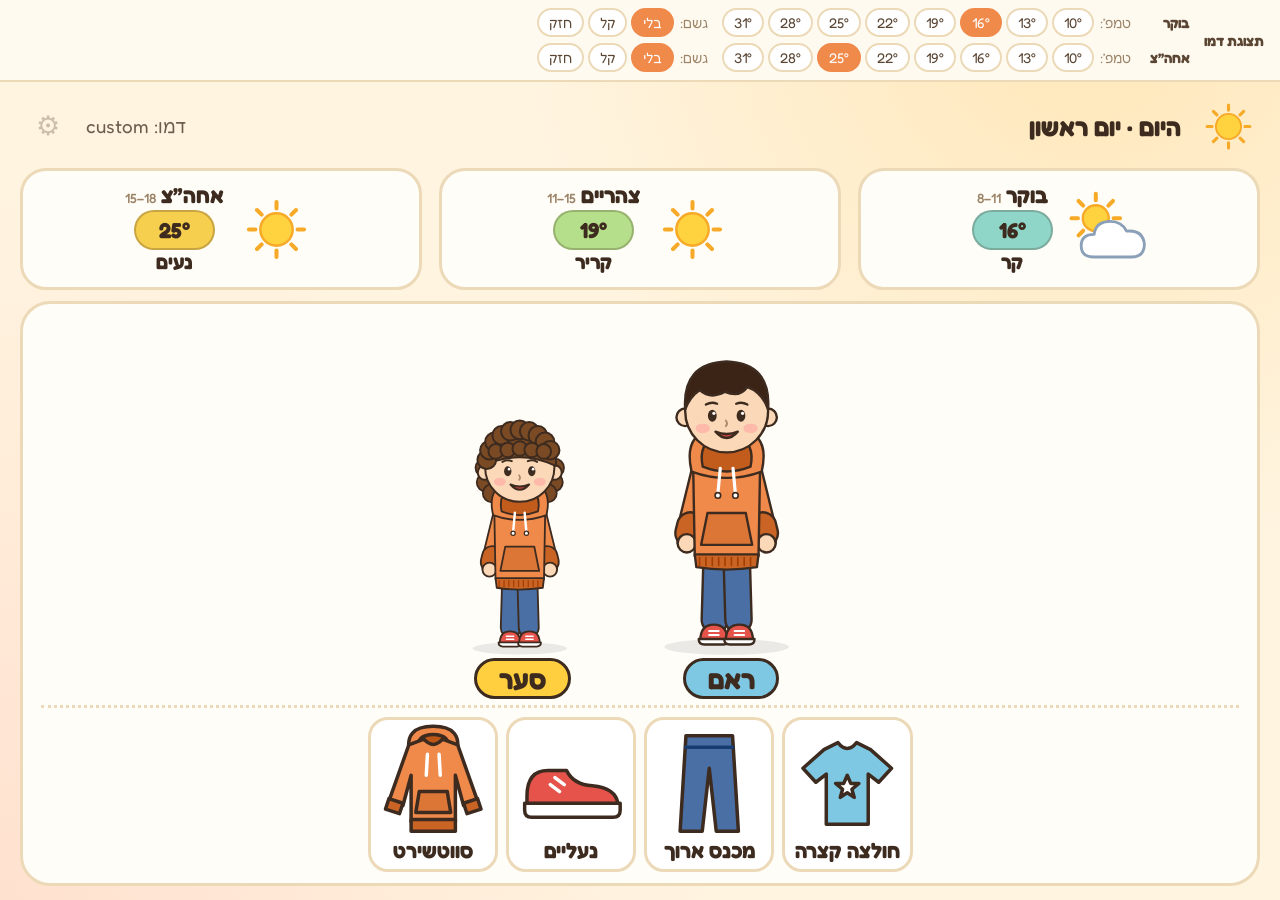
==== commit 7c7a79ca: "Address UX review findings - Tiles: name each part of the day by its hours (בוקר / צהריים / אחה״צ / " ====
--- a/demo.html
+++ b/demo.html
@@ -66,6 +66,7 @@
   min-height: 40px;
 }
 .day-badge {
+  white-space: nowrap;
   display: flex;
   align-items: center;
   gap: .6em;
@@ -79,8 +80,9 @@
   display: flex;
   align-items: center;
   gap: .5em;
-  color: var(--muted);
-  font-size: clamp(12px, 1.8vh, 18px);
+  color: var(--ink);
+  opacity: .75;
+  font-size: clamp(14px, 2.1vh, 20px);
 }
 .tomorrow .where { color: #c7c9ec; }
 .stale { width: .7em; height: .7em; border-radius: 50%; background: #f0b44b; display: inline-block; }
@@ -94,15 +96,30 @@
   border-radius: 50%;
   touch-action: none;
 }
-.gear.pressing { opacity: 1; background: rgba(240,138,75,.25); transition: background 1.2s; }
+.gear { position: relative; width: 56px; height: 56px; display: grid; place-items: center; }
+/* a ring that fills while the gear is held */
+@property --p { syntax: '<number>'; inherits: false; initial-value: 0; }
+.gear::before {
+  content: '';
+  position: absolute;
+  inset: 4px;
+  border-radius: 50%;
+  background: conic-gradient(var(--accent) calc(var(--p) * 1%), rgba(0,0,0,.08) 0);
+  -webkit-mask: radial-gradient(circle, transparent 58%, #000 60%);
+  mask: radial-gradient(circle, transparent 58%, #000 60%);
+  opacity: 0;
+}
+.gear.pressing { opacity: 1; }
+.gear.pressing::before { opacity: 1; animation: gear-fill 1.2s linear forwards; }
+@keyframes gear-fill { to { --p: 100; } }
 
 /* ---------- timeline: morning / noon / evening ---------- */
 .timeline {
   display: grid;
   grid-template-columns: repeat(3, 1fr);
   gap: 1.4vw;
-  height: 16vh;
-  min-height: 90px;
+  height: 13.5vh;
+  min-height: 88px;
 }
 .phase {
   display: flex;
@@ -116,8 +133,9 @@
   border: 3px solid var(--edge);
 }
 .phase .sky-svg { height: clamp(28px, 7vh, 70px); width: auto; flex: none; }
-.phase .wx-svg { height: clamp(44px, 12vh, 120px); width: auto; flex: none; }
-.ptext { display: flex; flex-direction: column; align-items: center; gap: .6vh; }
+.phase .wx-svg { height: clamp(40px, 9vh, 100px); width: auto; flex: none; }
+.ptext { display: flex; flex-direction: column; align-items: center; gap: .4vh; }
+.phours { font-weight: 500; font-size: .62em; color: var(--muted); }
 .pname { font-weight: 700; font-size: clamp(14px, 2.4vh, 26px); line-height: 1; }
 .tchip {
   min-width: 9vh;
@@ -132,7 +150,7 @@
   place-items: center;
 }
 .pfeel { font-weight: 700; font-size: clamp(13px, 2.2vh, 24px); line-height: 1; }
-.pop { font-size: clamp(12px, 2vh, 20px); color: #3d8fe0; font-weight: 700; line-height: 1; }
+.pop { font-size: clamp(12px, 2vh, 20px); color: #1f6fbf; font-weight: 700; line-height: 1; }
 
 /* ---------- the scene: all kids together ---------- */
 .scene {
@@ -241,8 +259,8 @@
   margin-top: .6vh;
   border-top: 3px dotted var(--edge);
 }
-.items .card { width: auto; flex: 0 1 clamp(50px, 10vh, 112px); min-width: min-content; }
-.items .clabel { font-size: clamp(10px, 1.6vh, 16px); }
+.items .card { width: auto; flex: 0 1 clamp(70px, 14.5vh, 160px); min-width: min-content; }
+.items .clabel { font-size: clamp(13px, 2.3vh, 22px); font-weight: 700; }
 
 
 
@@ -377,6 +395,54 @@
 .w-fields { flex: 1; display: flex; flex-direction: column; gap: 8px; }
 .panel .w-fields input[data-f=name] { font-size: 22px; width: 100%; }
 .panel .w-age { justify-content: flex-start; margin: 0; }
+
+/* tomorrow (evening) mode: unmistakable even without reading */
+.tomorrow .day-badge { font-size: clamp(20px, 4.2vh, 44px); }
+.tomorrow .scene { background: #ecebff; border-color: #b9b3e0; position: relative; }
+.tomorrow-ribbon {
+  position: absolute;
+  top: 1.2vh;
+  inset-inline-start: 50%;
+  transform: translateX(50%);
+  display: flex;
+  align-items: center;
+  gap: .4em;
+  padding: .2em 1em .2em .6em;
+  border-radius: 99px;
+  background: #2f3c6e;
+  color: #fff4c2;
+  font-weight: 700;
+  font-size: clamp(18px, 3.4vh, 36px);
+  z-index: 1;
+}
+.tomorrow-ribbon .wx-svg { height: 1.6em; width: auto; }
+
+/* settings: controls next to their labels, bigger checkboxes */
+.panel fieldset > label { max-width: 560px; }
+.rules input[type=checkbox] { width: 30px; height: 30px; }
+
+/* welcome: remove button tucked in the corner */
+.w-kid { position: relative; padding-inline-end: 40px; }
+.w-del {
+  position: absolute;
+  top: 6px;
+  inset-inline-end: 6px;
+  width: 30px; height: 30px;
+  padding: 0 !important;
+  border: 0 !important;
+  background: transparent !important;
+  color: var(--muted) !important;
+  font-size: 16px !important;
+}
+.w-hours { margin-top: 14px; }
+
+@media (max-width: 700px) {
+  .bag-arrow { transform: rotate(90deg); } /* the bag row runs sideways on phones */
+  .items { gap: 4px; }
+  .items .card { flex: 1 1 0; min-width: 0; max-width: 76px; }
+  .items .clabel { font-size: 12px; }
+  .tomorrow-ribbon { position: static; transform: none; align-self: center; margin-bottom: 6px; font-size: 18px; }
+}
 
 /* ---- demo wrapper (single-look storybook page; day = paper, "tomorrow" = night sky) ---- */
 :root { --bar: #fffaf0; --bar-ink: #5b4634; --chip: #ffffff; --chip-on: #f08a4b; }
@@ -926,7 +992,8 @@
     lvl(29, 'tee', 'shorts', 'sneakers', { cap: true }), // warm
     lvl(null, 'tee', 'shorts', 'sandals', { cap: true }), // hot
   ],
-  rain: { chance: 50, bootsMm: 6 },
+  // boots: 'heavy' (at least bootsMm of rain in the day), 'any' rain, or 'never'
+  rain: { chance: 50, boots: 'heavy', bootsMm: 6 },
 });
 
 // Make a stored rules object safe to use (missing fields fall back to defaults).
@@ -977,7 +1044,9 @@
   const coldPart = C.sweatshirt || C.coat;
   const shirt = P.shirt === 'tee' ? 'tee' : 'longsleeve';
   const bottom = P.bottom === 'shorts' && !coldPart ? 'shorts' : 'pants';
-  const shoes = totalMm >= rules.rain.bootsMm ? 'boots'
+  const bootsOn = rules.rain.boots === 'any' ? anyRain
+    : rules.rain.boots === 'never' ? false : totalMm >= rules.rain.bootsMm;
+  const shoes = bootsOn ? 'boots'
     : P.shoes === 'sandals' && !anyRain && C.bottom === 'shorts' ? 'sandals' : 'sneakers';
 
   const raw = phasesOf(hours).map((ph) => {
@@ -1298,9 +1367,9 @@
       <div class="rules-wrap"><table class="rules">
         <thead><tr><th>תחושה</th><th>טמפ׳</th>${head('tee', 'חולצה')}${head('pants', 'מכנס')}${head('sneakers', 'נעליים')}${head('sweatshirt', 'סווטשירט')}${head('coat', 'מעיל')}${head('beanie', 'כובע צמר, צעיף, כפפות')}${head('cap', 'כובע שמש')}</tr></thead>
         <tbody>${rows}</tbody></table></div>
-      <div class="hint">חולצה, מכנס ונעליים נבחרים לפי השעה החמה ביום. סווטשירט, מעיל ובגדי חורף – לפי כל חלק ביום (מה שצריך רק אחר כך נכנס לתיק). מכנס קצר וסנדלים רק אם גם השעה הקרה לא דורשת סווטשירט.</div>
+      <div class="hint">חולצה, מכנס ונעליים – לפי השעה החמה ביום. סווטשירט, מעיל ובגדי חורף – לפי השעה הקרה. מה שצריך רק בהמשך היום מופיע ב"לקחת איתך".</div>
       <label>מטריה כשסיכוי הגשם לפחות <span><input type="number" min="0" max="100" data-rain="chance" value="${R.rain.chance}"> %</span></label>
-      <label>מגפיים כשצפוי לפחות <span><input type="number" min="0" step="0.5" data-rain="bootsMm" value="${R.rain.bootsMm}"> מ״מ גשם ביום</span></label>
+      <label>מגפיי גשם <select data-rain="boots">${[['heavy', 'רק בגשם חזק'], ['any', 'בכל גשם'], ['never', 'אף פעם']].map(([v, t]) => `<option value="${v}"${R.rain.boots === v ? ' selected' : ''}>${t}</option>`).join('')}</select></label>
       <button type="button" class="reset-rules">החזרת ברירת המחדל</button>
     </fieldset>`;
   }
@@ -1371,7 +1440,7 @@
       }
       return;
     }
-    if (el.dataset.rain) { s.rules.rain[el.dataset.rain] = Number(el.value); return; }
+    if (el.dataset.rain) { s.rules.rain[el.dataset.rain] = el.dataset.rain === 'boots' ? el.value : Number(el.value); return; }
     const f = el.dataset.f;
     if (!f) return;
     if (el.dataset.k != null) {
@@ -1420,6 +1489,7 @@
 // First load: a short, friendly screen that asks who the kids are.
 function openWelcome(current, onDone) {
   const kids = structuredClone(current.kids && current.kids.length ? current.kids : [newKid(0)]);
+  const hours = { leaveHour: current.leaveHour ?? 8, returnHour: current.returnHour ?? 17 };
   const dlg = document.createElement('div');
   dlg.className = 'settings welcome';
   document.body.appendChild(dlg);
@@ -1432,9 +1502,10 @@
         <div class="row">
           <button type="button" class="pill${k.look === 'boy' ? ' on' : ''}" data-i="${i}" data-look="boy">ילד</button>
           <button type="button" class="pill${k.look === 'girl' ? ' on' : ''}" data-i="${i}" data-look="girl">ילדה</button>
-          ${kids.length > 1 ? `<button type="button" class="remove" data-del="${i}" aria-label="הסרה">✕</button>` : ''}
         </div>
-      </div></div>`;
+      </div>
+      ${kids.length > 1 ? `<button type="button" class="w-del" data-del="${i}" aria-label="הסרת ${escS(k.name) || 'הילד/ה'}" title="הסרה">✕</button>` : ''}
+    </div>`;
 
   function draw() {
     dlg.innerHTML = `<form class="panel">
@@ -1442,10 +1513,22 @@
       <div class="hint">כל בוקר נראה להם מה ללבוש לפי מזג האוויר. אפשר לשנות הכול אחר כך בלחיצה ארוכה על ⚙.</div>
       <div class="w-list">${kids.map(row).join('')}</div>
       ${kids.length < MAX_KIDS ? '<button type="button" class="add">+ עוד ילד/ה</button>' : ''}
+      <fieldset class="w-hours"><legend>מתי יוצאים וחוזרים?</legend>
+        <label>יוצאים מהבית <select id="w-leave">${hourOpts(hours.leaveHour, 5, 12)}</select></label>
+        <label>חוזרים הביתה <select id="w-return">${hourOpts(hours.returnHour, 10, 20)}</select></label>
+        <div class="hint">הבגדים נבחרים לפי מזג האוויר בשעות האלה.</div>
+      </fieldset>
+      <div class="hint">📍 בלחיצה על "מתחילים" הדפדפן יבקש גישה למיקום – כדי להביא את התחזית של המקום שלכם. בלי מיקום נשתמש בתל אביב.</div>
       <div class="actions"><button type="submit" class="save">יאללה, מתחילים</button></div>
     </form>`;
   }
-  const sync = () => dlg.querySelectorAll('input[data-f]').forEach((el) => {
+  const sync = () => {
+    const l = dlg.querySelector('#w-leave'), r = dlg.querySelector('#w-return');
+    if (l) hours.leaveHour = Number(l.value);
+    if (r) hours.returnHour = Number(r.value);
+    syncKids();
+  };
+  const syncKids = () => dlg.querySelectorAll('input[data-f]').forEach((el) => {
     const k = kids[+el.dataset.i];
     if (el.dataset.f === 'name') k.name = el.value.trim();
     else k.age = Math.max(2, Math.min(14, Number(el.value) || k.age));
@@ -1476,8 +1559,9 @@
   dlg.addEventListener('submit', (e) => {
     e.preventDefault();
     sync();
+    if (hours.returnHour <= hours.leaveHour) hours.returnHour = hours.leaveHour + 1;
     dlg.remove();
-    onDone(kids);
+    onDone({ kids, ...hours });
   });
   draw();
   dlg.querySelector('#w-name-0')?.focus();
@@ -1508,27 +1592,24 @@
 };
 
 // ---------- helpers ----------
-const STOPS = [[0, '#6f8fe8'], [8, '#7fb3f0'], [14, '#8fd6c8'], [19, '#a5dc7c'], [24, '#f7cf4f'], [29, '#f59f4c'], [34, '#e8604c']];
-function tempColor(t) {
-  if (t <= STOPS[0][0]) return STOPS[0][1];
-  for (let i = 1; i < STOPS.length; i++) {
-    if (t <= STOPS[i][0]) {
-      const [t0, c0] = STOPS[i - 1], [t1, c1] = STOPS[i];
-      return mix(c0, c1, (t - t0) / (t1 - t0));
-    }
-  }
-  return STOPS[STOPS.length - 1][1];
-}
-function mix(a, b, k) {
-  const pa = parseInt(a.slice(1), 16), pb = parseInt(b.slice(1), 16);
-  const ch = (s) => Math.round(((pa >> s) & 255) * (1 - k) + ((pb >> s) & 255) * k);
-  return `rgb(${ch(16)},${ch(8)},${ch(0)})`;
-}
-const hh = (h) => `${String(h).padStart(2, '0')}:00`;
+// one colour per feel level (freezing → very hot), so the chip colour, the word
+// and the clothes all follow the same rules table
+const LEVEL_COLORS = ['#6f8fe8', '#7fb3f0', '#8fd6c8', '#b5df8a', '#f7cf4f', '#f59f4c', '#e8604c'];
+const levelColor = (t) => {
+  const i = levelIndex(t, settings.rules), n = settings.rules.levels.length;
+  return LEVEL_COLORS[Math.round((i / Math.max(1, n - 1)) * (LEVEL_COLORS.length - 1))];
+};
 const deg = (t) => `${Math.round(t)}°`;
 const esc = (s) => String(s).replace(/[&<>"]/g, (c) => ({ '&': '&amp;', '<': '&lt;', '>': '&gt;', '"': '&quot;' }[c]));
 
-const PHASES = ['בוקר', 'צהריים', 'ערב'];
+// name a part of the day by the hours it covers
+function phaseName(from, to) {
+  const mid = (from + to) / 2;
+  if (mid < 11) return 'בוקר';
+  if (mid < 14) return 'צהריים';
+  if (mid < 18) return 'אחה״צ';
+  return 'ערב';
+}
 
 // a word for how it feels outside (the level names from the rules table)
 const feelWord = (t) => LEVEL_NAMES[levelIndex(t, settings.rules)];
@@ -1562,7 +1643,7 @@
   const night = hour >= settings.nightStart || hour < settings.nightEnd;
   document.body.classList.toggle('tomorrow', tomorrow);
   document.body.classList.toggle('night', night && Date.now() > state.wakeUntil);
-  manageWakeLock(night);
+  manageWakeLock();
 
   const day = DEMO ? (DEMO_DAY || demoDay(DEMO, DEMO_RAIN)) : state.forecast?.days?.[key];
   const kids = settings.kids.length ? settings.kids : [];
@@ -1574,7 +1655,7 @@
   } else {
     const win = day.filter((h) => h.hour >= settings.leaveHour && h.hour <= settings.returnHour);
     body = timeline(win, readers) +
-      scene(kids, planOutfit(win, 0, settings.rules));
+      scene(kids, planOutfit(win, 0, settings.rules), tomorrow);
   }
   app.innerHTML = header(tomorrow, date, readers) + body;
   bindGear();
@@ -1584,28 +1665,33 @@
   const badge = tomorrow
     ? `<div class="day-badge moon">${weatherIcon('clear', true)}${readers ? `<span>מחר · יום ${DAYS[date.getDay()]}</span>` : ''}</div>`
     : `<div class="day-badge">${weatherIcon('clear')}${readers ? `<span>היום · יום ${DAYS[date.getDay()]}</span>` : ''}</div>`;
-  const locName = DEMO ? `נתוני דוגמה · ${DEMO_LABEL}` : state.loc?.name || '';
+  // the city name comes from a separate service; if it's unavailable, still say where
+  const locName = DEMO ? `דמו: ${DEMO}` : state.loc?.name || (state.loc ? (state.loc.source === 'default' ? 'תל אביב' : 'המיקום שלך') : '');
   const stale = state.forecast?.stale || state.error ? '<i class="stale" title="אין חיבור – מציג נתונים שמורים"></i>' : '';
   return `<header class="top">${badge}<div class="where">${stale}<span>${esc(locName)}</span><button class="gear" aria-label="הגדרות (לחיצה ארוכה)">⚙</button></div></header>`;
 }
 
 // Three tiles: morning / noon / evening of the hours the kids are out.
 function timeline(win, readers) {
-  const tiles = phasesOf(win).map((ph, i) => {
+  const tiles = phasesOf(win).map((ph) => {
     const rainy = ph.filter((x) => isRainy(x, settings.rules));
     const h = rainy.length ? rainy.reduce((a, b) => (b.precip > a.precip ? b : a)) : ph[Math.floor(ph.length / 2)];
     let kind = iconKind(h);
-    if (rainy.length && !['rain', 'drizzle', 'storm', 'snow'].includes(kind)) kind = 'rain';
-    // show the coldest (feels-like) hour of this part of the day: that is the
-    // hour the clothes are chosen for, so the tile and the outfit agree
+    if (rainy.length) {
+      // light rain draws fewer drops than heavy rain
+      const mm = ph.reduce((t, x) => t + (x.precip || 0), 0);
+      if (!['storm', 'snow'].includes(kind)) kind = mm >= 2 ? 'rain' : 'drizzle';
+    }
+    // show the coldest feels-like hour of this part of the day: that is the
+    // hour the clothes are chosen for, so number, word, colour and outfit agree
     const cold = ph.reduce((a, b) => (b.feels < a.feels ? b : a));
-    const temp = Math.round(cold.temp);
     const feels = cold.feels;
     const pop = Math.max(...ph.map((x) => x.pop));
+    const from = ph[0].hour, to = ph[ph.length - 1].hour + 1;
     return `<div class="phase">` +
       weatherIcon(kind, !h.day) +
-      `<div class="ptext"><span class="pname">${PHASES[i] || ''}</span>` +
-      `<div class="tchip" style="background:${tempColor(feels)}"><bdi dir="ltr">${temp}°</bdi></div>` +
+      `<div class="ptext"><span class="pname">${phaseName(from, to)} <span class="phours"><bdi dir="ltr">${from}–${to}</bdi></span></span>` +
+      `<div class="tchip" style="background:${levelColor(feels)}"><bdi dir="ltr">${Math.round(feels)}°</bdi></div>` +
       `<span class="pfeel">${feelWord(feels)}</span>` +
       (rainy.length ? `<div class="pop">💧 ${pop}%</div>` : '') +
       `</div></div>`;
@@ -1615,7 +1701,7 @@
 
 // All the kids together, dressed alike for leaving the house, with one row of
 // clothing cards and one bag for what's needed later.
-function scene(kids, plan) {
+function scene(kids, plan, tomorrow) {
   if (!plan) return '';
   const m = plan.morning;
   const tint = kids[0]?.color;
@@ -1628,10 +1714,11 @@
   const card = (id) => `<div class="card">${itemIcon(id, tint)}<div class="clabel">${LABELS[id] || ''}</div></div>`;
   const worn = [m.shirt, m.bottom, m.shoes, ...m.layers, ...m.acc];
   const bag = plan.bag.length
-    ? `<div class="bag"><div class="bag-title">לשים בתיק</div><div class="bag-items">${plan.bag.map(card).join('')}</div>` +
+    ? `<div class="bag"><div class="bag-title">לקחת איתך</div><div class="bag-items">${plan.bag.map(card).join('')}</div>` +
       `<div class="bag-arrow">⬇</div><div class="bag-icon">${itemIcon('backpack')}</div></div>`
     : '';
-  return `<main class="scene kids-${kids.length}"><div class="scene-body"><div class="figs">${figs}</div>${bag}</div>` +
+  const ribbon = tomorrow ? `<div class="tomorrow-ribbon">${weatherIcon('clear', true)}<span>מחר בבוקר</span></div>` : '';
+  return `<main class="scene kids-${kids.length}">${ribbon}<div class="scene-body"><div class="figs">${figs}</div>${bag}</div>` +
     `<div class="items">${worn.map(card).join('')}</div></main>`;
 }
 
@@ -1639,12 +1726,19 @@
 function bindGear() {
   const g = app.querySelector('.gear');
   if (!g) return;
-  let t;
-  const start = (e) => { e.preventDefault(); g.classList.add('pressing'); t = setTimeout(() => { g.classList.remove('pressing'); showSettings(); }, 1200); };
-  const cancel = () => { clearTimeout(t); g.classList.remove('pressing'); };
-  g.addEventListener('pointerdown', start);
+  let t = null, x0 = 0, y0 = 0;
+  const cancel = () => { clearTimeout(t); t = null; g.classList.remove('pressing'); };
+  g.addEventListener('pointerdown', (e) => {
+    e.preventDefault();
+    x0 = e.clientX; y0 = e.clientY;
+    g.setPointerCapture?.(e.pointerId);
+    g.classList.add('pressing'); // CSS draws a ring that fills while held
+    t = setTimeout(() => { cancel(); showSettings(); }, 1200);
+  });
+  // a small wobble of the finger shouldn't cancel the press
+  g.addEventListener('pointermove', (e) => { if (t && Math.hypot(e.clientX - x0, e.clientY - y0) > 20) cancel(); });
   g.addEventListener('pointerup', cancel);
-  g.addEventListener('pointerleave', cancel);
+  g.addEventListener('pointercancel', cancel);
   g.addEventListener('contextmenu', (e) => e.preventDefault());
 }
 
@@ -1656,18 +1750,15 @@
   });
 }
 
-// ---------- screen: keep awake by day, dim at night ----------
+// ---------- screen: always on, dimmed by an overlay at night ----------
+// (releasing the wake lock at night would let Android lock the tablet, and a
+// tap would then land on the lock screen instead of showing tomorrow)
 let lock = null;
-async function manageWakeLock(night) {
-  if (!('wakeLock' in navigator)) return;
+async function manageWakeLock() {
+  if (!('wakeLock' in navigator) || lock || document.visibilityState !== 'visible') return;
   try {
-    if (!night && !lock && document.visibilityState === 'visible') {
-      lock = await navigator.wakeLock.request('screen');
-      lock.addEventListener('release', () => { lock = null; });
-    } else if (night && lock) {
-      await lock.release();
-      lock = null;
-    }
+    lock = await navigator.wakeLock.request('screen');
+    lock.addEventListener('release', () => { lock = null; });
   } catch { /* not allowed right now */ }
 }
 
@@ -1689,10 +1780,10 @@
 
 
 function showWelcome() {
-  openWelcome(settings, (kids) => {
-    settings = { ...settings, kids, configured: true };
+  openWelcome(settings, ({ kids, leaveHour, returnHour }) => {
+    settings = { ...settings, kids, leaveHour, returnHour, configured: true };
     save(settings);
-    refresh();
+    refresh(); // the location prompt appears now, after the welcome explained it
   });
 }
 
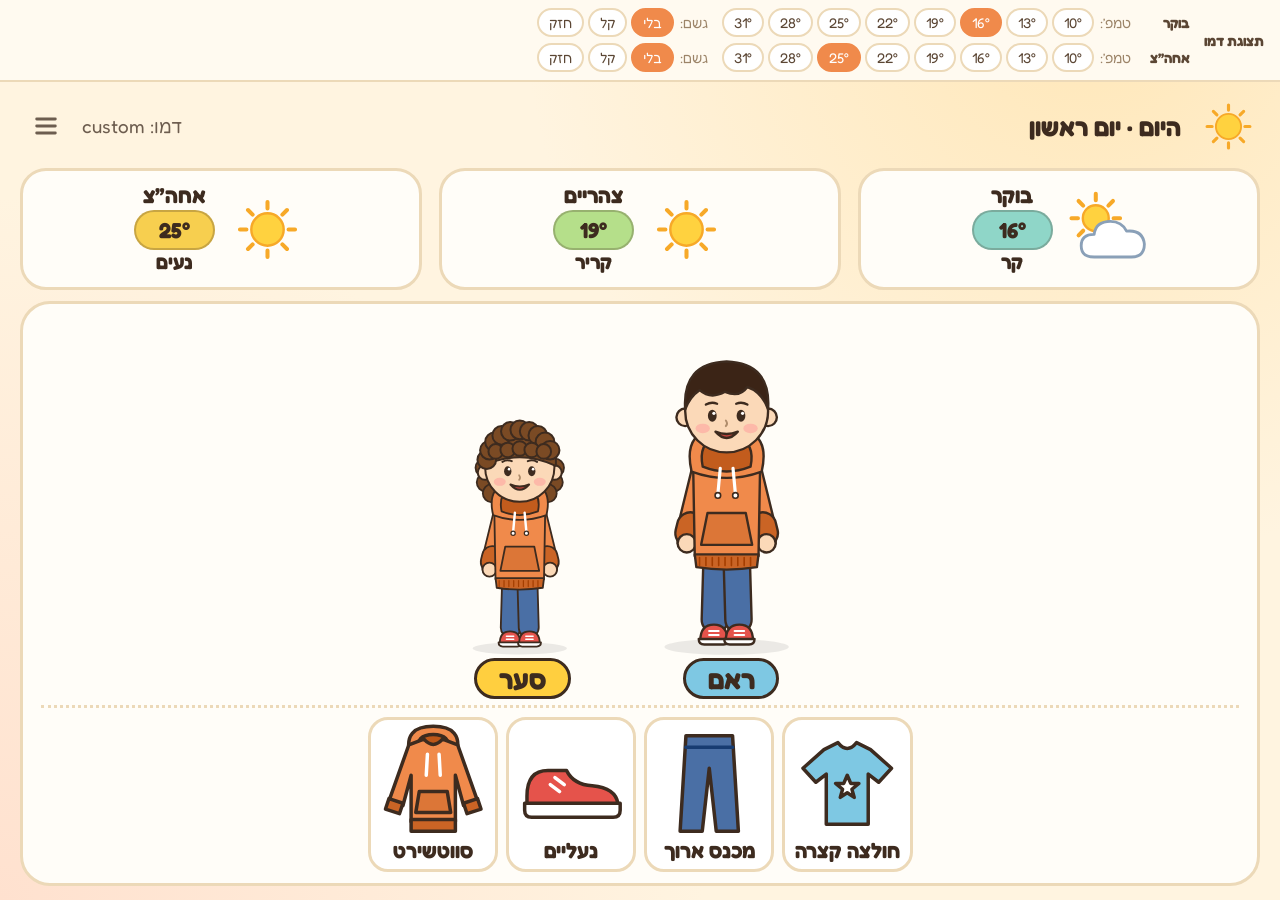
==== commit 6b515bf1: "Simpler settings access, tabs, dimming from the forecast - A visible menu button (three lines) opens" ====
--- a/demo.html
+++ b/demo.html
@@ -89,29 +89,18 @@
 .gear {
   border: 0;
   background: none;
-  font-size: clamp(18px, 3vh, 28px);
   color: inherit;
-  opacity: .35;
-  padding: .3em;
-  border-radius: 50%;
-  touch-action: none;
-}
-.gear { position: relative; width: 56px; height: 56px; display: grid; place-items: center; }
-/* a ring that fills while the gear is held */
-@property --p { syntax: '<number>'; inherits: false; initial-value: 0; }
-.gear::before {
-  content: '';
-  position: absolute;
-  inset: 4px;
-  border-radius: 50%;
-  background: conic-gradient(var(--accent) calc(var(--p) * 1%), rgba(0,0,0,.08) 0);
-  -webkit-mask: radial-gradient(circle, transparent 58%, #000 60%);
-  mask: radial-gradient(circle, transparent 58%, #000 60%);
-  opacity: 0;
-}
-.gear.pressing { opacity: 1; }
-.gear.pressing::before { opacity: 1; animation: gear-fill 1.2s linear forwards; }
-@keyframes gear-fill { to { --p: 100; } }
+  width: 52px;
+  height: 52px;
+  padding: 12px;
+  border-radius: 14px;
+  cursor: pointer;
+  display: grid;
+  place-items: center;
+}
+.gear svg { width: 100%; height: 100%; fill: none; stroke: currentColor; stroke-width: 2.4; stroke-linecap: round; }
+.gear:hover, .gear:focus-visible { background: rgba(61,43,31,.08); }
+.gear:focus-visible { outline: 3px solid var(--accent); outline-offset: 2px; }
 
 /* ---------- timeline: morning / noon / evening ---------- */
 .timeline {
@@ -135,7 +124,6 @@
 .phase .sky-svg { height: clamp(28px, 7vh, 70px); width: auto; flex: none; }
 .phase .wx-svg { height: clamp(40px, 9vh, 100px); width: auto; flex: none; }
 .ptext { display: flex; flex-direction: column; align-items: center; gap: .4vh; }
-.phours { font-weight: 500; font-size: .62em; color: var(--muted); }
 .pname { font-weight: 700; font-size: clamp(14px, 2.4vh, 26px); line-height: 1; }
 .tchip {
   min-width: 9vh;
@@ -287,7 +275,7 @@
   position: fixed;
   inset: 0;
   background: #000;
-  opacity: .9;
+  opacity: .5;
   pointer-events: none;
   transition: opacity 2s;
 }
@@ -443,6 +431,20 @@
   .items .clabel { font-size: 12px; }
   .tomorrow-ribbon { position: static; transform: none; align-self: center; margin-bottom: 6px; font-size: 18px; }
 }
+
+/* settings tabs */
+.tabs { display: flex; gap: 6px; margin: 0 0 14px; border-bottom: 2px solid var(--edge); }
+.panel .tab {
+  border: 0;
+  border-radius: 12px 12px 0 0;
+  background: transparent;
+  padding: 10px 18px;
+  font-weight: 700;
+  color: var(--muted);
+  margin-bottom: -2px;
+  border-bottom: 3px solid transparent;
+}
+.panel .tab.on { color: var(--ink); border-bottom-color: var(--accent); background: #fff6ea; }
 
 /* ---- demo wrapper (single-look storybook page; day = paper, "tomorrow" = night sky) ---- */
 :root { --bar: #fffaf0; --bar-ink: #5b4634; --chip: #ffffff; --chip-on: #f08a4b; }
@@ -1282,8 +1284,6 @@
   leaveHour: 8,
   returnHour: 17,
   switchHour: 17, // from this hour on, show tomorrow
-  nightStart: 21,
-  nightEnd: 6,
   kids: [newKid(0)], // the welcome screen asks for the real names on first load
   rules: defaultRules(),
   configured: false,
@@ -1374,17 +1374,25 @@
     </fieldset>`;
   }
 
+  let tab = 'kids';
+  // names are typed into inputs that a redraw replaces: copy them first
+  const syncNames = () => dlg.querySelectorAll('input[data-f="name"]').forEach((el) => { s.kids[+el.dataset.k].name = el.value.trim(); });
+
   function draw() {
     const L = s.location;
-    dlg.innerHTML = `<form class="panel">
-      <h2>הגדרות</h2>
-      <fieldset><legend>מיקום</legend>
+    // redrawing the form must not jump the panel back to the top
+    const scroll = dlg.querySelector('.panel')?.scrollTop || 0;
+    const kidsTab = `<fieldset><legend>ילדים</legend>
+        ${s.kids.map(kidHtml).join('')}
+        ${s.kids.length < MAX_KIDS ? '<button type="button" class="add">+ הוספת ילד/ה</button>' : ''}
+      </fieldset>`;
+    const generalTab = `<fieldset><legend>מיקום</legend>
         <div class="row">
           <button type="button" class="pill${L.mode === 'auto' ? ' on' : ''}" data-loc="auto">זיהוי אוטומטי</button>
           <button type="button" class="pill${L.mode === 'manual' ? ' on' : ''}" data-loc="manual">בחירת עיר</button>
         </div>
         ${L.mode === 'auto'
-          ? `<div class="hint">אם הזיהוי לא יעבוד – ${escS(TEL_AVIV.name)}</div>`
+          ? ''
           : `<div class="hint">נבחר: <b>${escS(L.name)}</b></div>
              <div class="row"><input id="cityq" placeholder="חיפוש עיר…"><button type="button" id="citygo">חיפוש</button></div>
              <div id="cityres"></div>`}
@@ -1393,22 +1401,31 @@
         <label>יוצאים מהבית <select data-f="leaveHour">${hourOpts(s.leaveHour, 5, 12)}</select></label>
         <label>חוזרים הביתה <select data-f="returnHour">${hourOpts(s.returnHour, 10, 20)}</select></label>
         <label>מאיזו שעה להציג את מחר <select data-f="switchHour">${hourOpts(s.switchHour, 12, 23)}</select></label>
-        <label>מסך כהה בלילה, מ־ <select data-f="nightStart">${hourOpts(s.nightStart, 18, 23)}</select></label>
-        <label>עד <select data-f="nightEnd">${hourOpts(s.nightEnd, 3, 8)}</select></label>
       </fieldset>
-      <fieldset><legend>ילדים</legend>
-        ${s.kids.map(kidHtml).join('')}
-        ${s.kids.length < MAX_KIDS ? '<button type="button" class="add">+ הוספת ילד/ה</button>' : ''}
-      </fieldset>
-      ${rulesHtml()}
+      ${rulesHtml()}`;
+    dlg.innerHTML = `<form class="panel">
+      <h2>הגדרות</h2>
+      <div class="tabs" role="tablist">
+        <button type="button" role="tab" class="tab${tab === 'kids' ? ' on' : ''}" aria-selected="${tab === 'kids'}" data-tab="kids">ילדים</button>
+        <button type="button" role="tab" class="tab${tab === 'general' ? ' on' : ''}" aria-selected="${tab === 'general'}" data-tab="general">מזג אוויר ושעות</button>
+      </div>
+      ${tab === 'kids' ? kidsTab : generalTab}
       <div class="actions"><button type="submit" class="save">שמירה</button><button type="button" class="cancel">ביטול</button></div>
     </form>`;
+    dlg.querySelector('.panel').scrollTop = scroll;
   }
 
   dlg.addEventListener('click', async (e) => {
     const b = e.target.closest('button');
     if (!b) return;
     if (b.classList.contains('cancel')) return close();
+    if (b.dataset.tab) {
+      syncNames();
+      tab = b.dataset.tab;
+      draw();
+      dlg.querySelector('.panel').scrollTop = 0; // a new tab starts at its top
+      return;
+    }
     if (b.classList.contains('reset-rules')) { s.rules = defaultRules(); return draw(); }
     if (b.classList.contains('add')) { s.kids.push(newKid(s.kids.length)); return draw(); }
     if (b.dataset.remove != null) { s.kids.splice(+b.dataset.remove, 1); return draw(); }
@@ -1461,7 +1478,7 @@
 
   dlg.addEventListener('submit', (e) => {
     e.preventDefault();
-    dlg.querySelectorAll('input[data-f="name"]').forEach((el) => { s.kids[+el.dataset.k].name = el.value.trim(); });
+    syncNames();
     if (s.returnHour <= s.leaveHour) s.returnHour = s.leaveHour + 1;
     s.rules = normalizeRules(s.rules);
     close();
@@ -1510,7 +1527,7 @@
   function draw() {
     dlg.innerHTML = `<form class="panel">
       <h2>בוקר טוב! מי הילדים?</h2>
-      <div class="hint">כל בוקר נראה להם מה ללבוש לפי מזג האוויר. אפשר לשנות הכול אחר כך בלחיצה ארוכה על ⚙.</div>
+      <div class="hint">כל בוקר נראה להם מה ללבוש לפי מזג האוויר. אפשר לשנות הכול אחר כך בכפתור ☰ שבפינה.</div>
       <div class="w-list">${kids.map(row).join('')}</div>
       ${kids.length < MAX_KIDS ? '<button type="button" class="add">+ עוד ילד/ה</button>' : ''}
       <fieldset class="w-hours"><legend>מתי יוצאים וחוזרים?</legend>
@@ -1518,7 +1535,7 @@
         <label>חוזרים הביתה <select id="w-return">${hourOpts(hours.returnHour, 10, 20)}</select></label>
         <div class="hint">הבגדים נבחרים לפי מזג האוויר בשעות האלה.</div>
       </fieldset>
-      <div class="hint">📍 בלחיצה על "מתחילים" הדפדפן יבקש גישה למיקום – כדי להביא את התחזית של המקום שלכם. בלי מיקום נשתמש בתל אביב.</div>
+      <div class="hint">📍 בלחיצה על "מתחילים" הדפדפן יבקש גישה למיקום – כדי להביא את התחזית של המקום שלכם.</div>
       <div class="actions"><button type="submit" class="save">יאללה, מתחילים</button></div>
     </form>`;
   }
@@ -1635,12 +1652,21 @@
   return { tomorrow, date: d, key: dateKey(d) };
 }
 
+// Dark outside right now? Taken from the forecast's day/night flag for this
+// hour (it follows sunrise and sunset); falls back to 19:00–06:00.
+function isDark(n) {
+  const today = DEMO ? (DEMO_DAY || demoDay(DEMO, DEMO_RAIN)) : state.forecast?.days?.[dateKey(n)];
+  const h = today?.find((x) => x.hour === n.getHours());
+  if (h && h.day != null) return !h.day;
+  return n.getHours() >= 19 || n.getHours() < 6;
+}
+
 // ---------- render ----------
 function render() {
   const n = now();
   const { tomorrow, date, key } = targetDay(n);
   const hour = n.getHours();
-  const night = hour >= settings.nightStart || hour < settings.nightEnd;
+  const night = isDark(n);
   document.body.classList.toggle('tomorrow', tomorrow);
   document.body.classList.toggle('night', night && Date.now() > state.wakeUntil);
   manageWakeLock();
@@ -1668,7 +1694,7 @@
   // the city name comes from a separate service; if it's unavailable, still say where
   const locName = DEMO ? `דמו: ${DEMO}` : state.loc?.name || (state.loc ? (state.loc.source === 'default' ? 'תל אביב' : 'המיקום שלך') : '');
   const stale = state.forecast?.stale || state.error ? '<i class="stale" title="אין חיבור – מציג נתונים שמורים"></i>' : '';
-  return `<header class="top">${badge}<div class="where">${stale}<span>${esc(locName)}</span><button class="gear" aria-label="הגדרות (לחיצה ארוכה)">⚙</button></div></header>`;
+  return `<header class="top">${badge}<div class="where">${stale}<span>${esc(locName)}</span><button class="gear" aria-label="הגדרות"><svg viewBox="0 0 24 24" aria-hidden="true"><path d="M4 6h16M4 12h16M4 18h16"/></svg></button></div></header>`;
 }
 
 // Three tiles: morning / noon / evening of the hours the kids are out.
@@ -1690,7 +1716,7 @@
     const from = ph[0].hour, to = ph[ph.length - 1].hour + 1;
     return `<div class="phase">` +
       weatherIcon(kind, !h.day) +
-      `<div class="ptext"><span class="pname">${phaseName(from, to)} <span class="phours"><bdi dir="ltr">${from}–${to}</bdi></span></span>` +
+      `<div class="ptext"><span class="pname">${phaseName(from, to)}</span>` +
       `<div class="tchip" style="background:${levelColor(feels)}"><bdi dir="ltr">${Math.round(feels)}°</bdi></div>` +
       `<span class="pfeel">${feelWord(feels)}</span>` +
       (rainy.length ? `<div class="pop">💧 ${pop}%</div>` : '') +
@@ -1724,22 +1750,7 @@
 
 // ---------- settings access (long press on the gear) ----------
 function bindGear() {
-  const g = app.querySelector('.gear');
-  if (!g) return;
-  let t = null, x0 = 0, y0 = 0;
-  const cancel = () => { clearTimeout(t); t = null; g.classList.remove('pressing'); };
-  g.addEventListener('pointerdown', (e) => {
-    e.preventDefault();
-    x0 = e.clientX; y0 = e.clientY;
-    g.setPointerCapture?.(e.pointerId);
-    g.classList.add('pressing'); // CSS draws a ring that fills while held
-    t = setTimeout(() => { cancel(); showSettings(); }, 1200);
-  });
-  // a small wobble of the finger shouldn't cancel the press
-  g.addEventListener('pointermove', (e) => { if (t && Math.hypot(e.clientX - x0, e.clientY - y0) > 20) cancel(); });
-  g.addEventListener('pointerup', cancel);
-  g.addEventListener('pointercancel', cancel);
-  g.addEventListener('contextmenu', (e) => e.preventDefault());
+  app.querySelector('.gear')?.addEventListener('click', showSettings);
 }
 
 function showSettings() {
@@ -1762,7 +1773,7 @@
   } catch { /* not allowed right now */ }
 }
 
-// a tap at night wakes the screen for a minute
+// a tap in the dark brings full brightness for a minute
 document.addEventListener('pointerdown', () => {
   if (document.body.classList.contains('night')) {
     state.wakeUntil = Date.now() + 60_000;
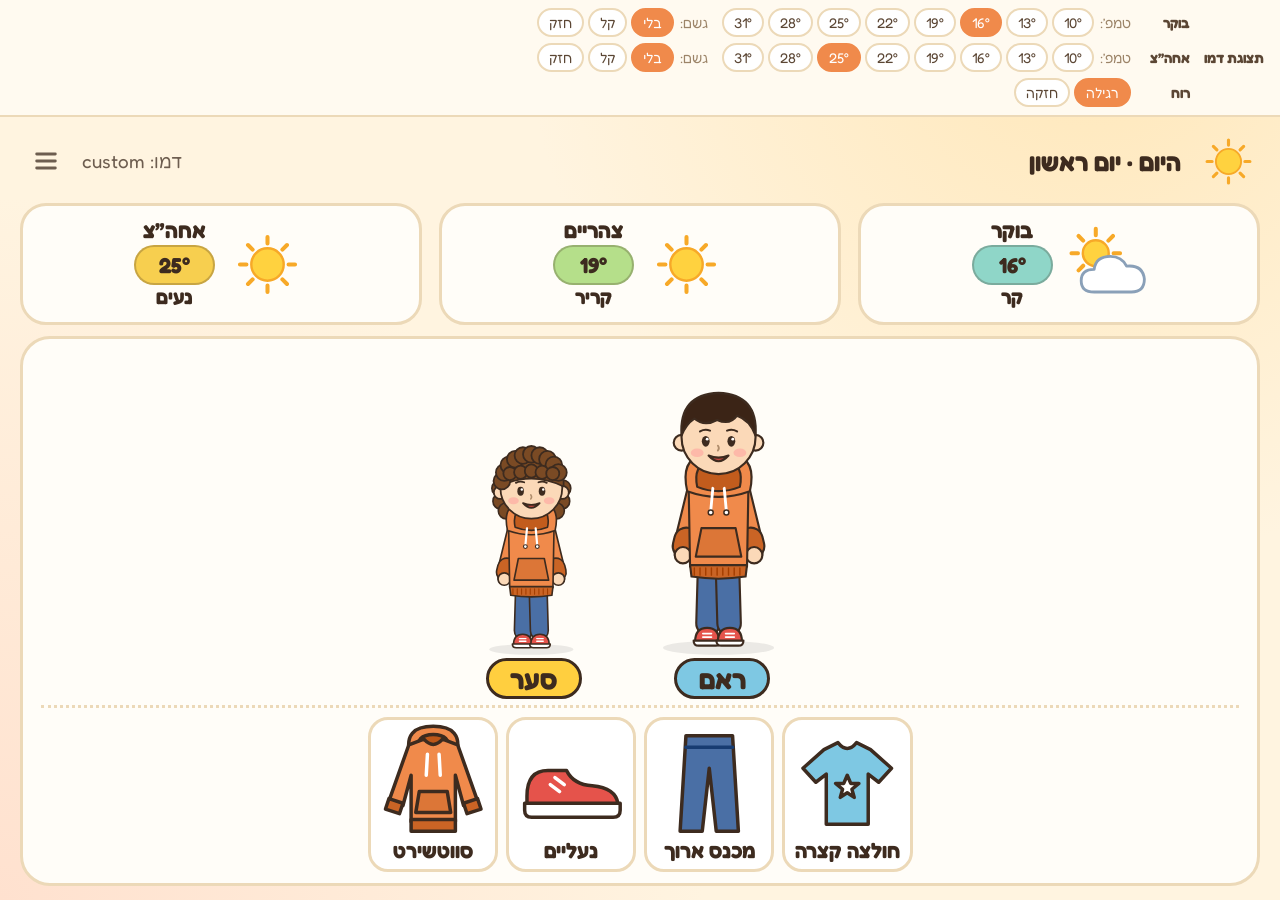
==== commit 563918a7: "'שים לב' row for truly unusual days; sunrise icon for tomorrow - New optional row under the weather " ====
--- a/demo.html
+++ b/demo.html
@@ -233,8 +233,12 @@
 .bag-icon { width: clamp(60px, 14vh, 150px); display: flex; }
 .bag-icon svg { width: 100%; height: auto; }
 
-.bag .card { width: clamp(50px, 10vh, 110px); }
-.bag .bag-icon { width: clamp(50px, 11vh, 120px); }
+/* scale with the scene's height so the panel never spills onto the cards */
+.bag { max-height: 100%; gap: min(1vh, 2cqh); padding-block: min(1.6vh, 3cqh); }
+.bag .card { width: clamp(44px, min(10vh, 24cqh), 110px); }
+.bag .bag-icon { width: clamp(40px, min(11vh, 24cqh), 120px); }
+.bag .bag-title { font-size: clamp(13px, min(2.4vh, 6cqh), 26px); }
+.bag .bag-arrow { font-size: clamp(14px, min(3.4vh, 7cqh), 36px); }
 
 /* what to wear, as cards under the figure */
 .items {
@@ -293,6 +297,8 @@
 .panel {
   width: min(960px, 94vw);
   max-height: 94vh;
+  max-height: 94dvh;
+  overscroll-behavior: contain;
   overflow: auto;
   background: #fffdf8;
   border-radius: 24px;
@@ -334,8 +340,10 @@
 .save { background: var(--accent) !important; border-color: var(--accent) !important; color: #fff !important; font-weight: 700; flex: 1; }
 
 /* ---------- narrow screens (phones): let the page scroll, stack kids ---------- */
-@media (max-width: 700px) {
-  html, body { overflow: auto; }
+@media (max-width: 700px), (max-height: 500px) {
+  /* let the document itself scroll (not the body), like a normal page */
+  html { height: auto; overflow: auto; }
+  body { height: auto; min-height: 100%; overflow: visible; }
   #app { height: auto; min-height: 100%; gap: 10px; padding-left: max(12px, env(safe-area-inset-left, 0px)); padding-right: max(12px, env(safe-area-inset-right, 0px)); }
   .top { height: 44px; }
   .day-badge { font-size: 18px; }
@@ -369,20 +377,11 @@
 .rules th.lvl { text-align: start; font-weight: 700; white-space: nowrap; }
 .rules td.rng { white-space: nowrap; }
 .panel .rules input[type=number] { width: 58px; padding: 4px 6px; }
-.panel .rules select { font-size: 15px; padding: 4px 6px; }
+.panel .rules select { font-size: 16px; padding: 4px 6px; }
 .rules input[type=checkbox] { width: 22px; height: 22px; accent-color: var(--accent); }
 .panel label > span { display: inline-flex; align-items: center; gap: 6px; }
 .panel label > span input[type=number] { width: 72px; }
 
-/* welcome screen */
-.welcome .panel { width: min(640px, 94vw); }
-.welcome h2 { font-size: 28px; }
-.w-list { display: flex; flex-direction: column; gap: 10px; margin: 14px 0; }
-.w-kid { display: flex; gap: 14px; align-items: center; padding: 10px; border: 2px solid var(--edge); border-radius: 18px; }
-.w-kid .kid-prev { width: 80px; }
-.w-fields { flex: 1; display: flex; flex-direction: column; gap: 8px; }
-.panel .w-fields input[data-f=name] { font-size: 22px; width: 100%; }
-.panel .w-age { justify-content: flex-start; margin: 0; }
 
 /* tomorrow (evening) mode: unmistakable even without reading */
 .tomorrow .day-badge { font-size: clamp(20px, 4.2vh, 44px); }
@@ -409,22 +408,9 @@
 .panel fieldset > label { max-width: 560px; }
 .rules input[type=checkbox] { width: 30px; height: 30px; }
 
-/* welcome: remove button tucked in the corner */
-.w-kid { position: relative; padding-inline-end: 40px; }
-.w-del {
-  position: absolute;
-  top: 6px;
-  inset-inline-end: 6px;
-  width: 30px; height: 30px;
-  padding: 0 !important;
-  border: 0 !important;
-  background: transparent !important;
-  color: var(--muted) !important;
-  font-size: 16px !important;
-}
-.w-hours { margin-top: 14px; }
-
-@media (max-width: 700px) {
+
+
+@media (max-width: 700px), (max-height: 500px) {
   .bag-arrow { transform: rotate(90deg); } /* the bag row runs sideways on phones */
   .items { gap: 4px; }
   .items .card { flex: 1 1 0; min-width: 0; max-width: 76px; }
@@ -446,6 +432,89 @@
 }
 .panel .tab.on { color: var(--ink); border-bottom-color: var(--accent); background: #fff6ea; }
 
+/* rules table: keep the level names visible while scrolling sideways */
+.rules th.lvl, .rules thead th:first-child {
+  position: sticky;
+  inset-inline-start: 0;
+  background: #fffdf8;
+  z-index: 1;
+  box-shadow: -6px 0 6px -6px rgba(61,43,31,.25);
+}
+
+/* ---------- phones: fixes from the phone review ---------- */
+@media (max-width: 700px), (max-height: 500px) {
+  #app { padding-bottom: max(1.6vh, env(safe-area-inset-bottom, 0px)); }
+
+  /* kid editor: stack the preview above the fields so nothing runs off-screen */
+  .kid-edit { flex-direction: column; align-items: center; gap: 4px; }
+  .kid-prev { width: 80px; }
+  .kid-fields { width: 100%; min-width: 0; }
+  .panel .kid-fields input:not([type=number]) { flex: 1 1 0; min-width: 0; width: auto; }
+
+  /* clothing cards wrap into rows of four instead of squashing */
+  .items { flex-wrap: wrap; }
+  .items .card, .kids-3 .items .card { flex: 0 0 calc(25% - 4px); max-width: 110px; }
+
+  /* header: keep the menu button on screen */
+  .tomorrow .day-badge { font-size: 20px; }
+  .where { min-width: 0; }
+  .day-badge { flex: none; }
+  .top { gap: 10px; }
+  .where { flex: 1 1 0; justify-content: flex-end; }
+  .where span { min-width: 0; overflow: hidden; text-overflow: ellipsis; white-space: nowrap; }
+  .gear { flex: none; }
+
+  /* kids stand on the same ground line; scene fills the card */
+  .figs { align-items: flex-end; }
+  .scene-body { flex: 1 0 auto; justify-content: center; }
+
+  /* comfortable touch targets in settings */
+  .panel input:not([type=checkbox]), .panel select, .panel button:not(.sw) { min-height: 44px; }
+  .sw { width: 40px; height: 40px; }
+  .panel .row { gap: 10px; }
+  .rules { min-width: 600px; }
+}
+
+/* "שים לב" row: only shown when something is unusual */
+.alerts {
+  flex: none;
+  display: flex;
+  flex-wrap: wrap;
+  align-items: center;
+  justify-content: center;
+  gap: .6vh 1vw;
+  padding: .8vh 1.2vw;
+  border-radius: 20px;
+  background: #fff1d6;
+  border: 3px solid #f0c27a;
+}
+.alerts-title {
+  font-size: clamp(15px, 2.4vh, 26px);
+  color: #9a5a12;
+  padding-inline-end: .4em;
+}
+.alerts-title::before { content: '⚠️ '; }
+.alert {
+  display: flex;
+  align-items: center;
+  gap: .4em;
+  padding: .15em .8em .15em .5em;
+  border-radius: 99px;
+  background: #fffaf0;
+  border: 2px solid #f3d29c;
+  font-weight: 700;
+  font-size: clamp(14px, 2.2vh, 24px);
+  color: var(--ink);
+}
+.alert .wx-svg { height: 1.7em; width: auto; flex: none; }
+.tomorrow .alerts { background: #ecebff; border-color: #b9b3e0; }
+.tomorrow .alerts-title { color: #2f3c6e; }
+@media (max-width: 700px), (max-height: 500px) {
+  .alerts { padding: 8px; gap: 6px; border-radius: 16px; justify-content: flex-start; }
+  .alerts-title { width: 100%; font-size: 16px; }
+  .alert { font-size: 14px; }
+}
+
 /* ---- demo wrapper (single-look storybook page; day = paper, "tomorrow" = night sky) ---- */
 :root { --bar: #fffaf0; --bar-ink: #5b4634; --chip: #ffffff; --chip-on: #f08a4b; }
 html, body { height: 100%; }
@@ -476,6 +545,7 @@
   <div class="demo-rows">
     <div class="demo-line"><b class="demo-half">בוקר</b><div class="demo-group" id="g-mt"><span>טמפ׳:</span></div><div class="demo-group" id="g-mr"><span>גשם:</span></div></div>
     <div class="demo-line"><b class="demo-half">אחה״צ</b><div class="demo-group" id="g-at"><span>טמפ׳:</span></div><div class="demo-group" id="g-ar"><span>גשם:</span></div></div>
+    <div class="demo-line"><b class="demo-half">רוח</b><div class="demo-group" id="g-wd"></div></div>
   </div>
 </div>
 <div id="app"></div>
@@ -942,6 +1012,17 @@
     case 'rain': s = cloud(0, -10, '#dfe7f0', '#6f86a0') + drops(3); break;
     case 'storm': s = cloud(0, -12, '#c9d3df', '#5c6f86') + `<path d="M52,58 L40,78 L52,78 L44,96 L64,70 L52,70 L60,58 Z" fill="#ffd23f" stroke="#e0a21f" stroke-width="2.5" stroke-linejoin="round"/>`; break;
     case 'snow': s = cloud(0, -10) + `<g fill="#9fc9ef"><circle cx="32" cy="84" r="5"/><circle cx="50" cy="92" r="5"/><circle cx="68" cy="84" r="5"/></g>`; break;
+    case 'sunrise': { // tomorrow morning: a sun rising over the horizon
+      let rays = '';
+      for (const a of [-150, -120, -90, -60, -30]) {
+        const r = (a * Math.PI) / 180;
+        rays += `M${50 + Math.cos(r) * 30},${66 + Math.sin(r) * 30} L${50 + Math.cos(r) * 40},${66 + Math.sin(r) * 40} `;
+      }
+      s = line(rays, '#f7a928', 5) +
+        `<path d="M28,66 A22,22 0 0,1 72,66 Z" fill="#ffd23f" stroke="#f7a928" stroke-width="3"/>` +
+        line('M10,68 L90,68', '#f2a65a', 5) + line('M24,80 L76,80', '#f2a65a', 4, 'opacity="0.6"');
+      break;
+    }
     case 'wind': s = line('M14,38 L60,38 Q74,38 74,28 Q74,18 64,20 M14,54 L78,54 Q90,54 90,64 Q90,74 80,72 M14,70 L52,70', '#7d93ab', 6); break;
     default: s = cloud();
   }
@@ -1103,6 +1184,96 @@
   return a.layers.join() === b.layers.join() && a.acc.join() === b.acc.join();
 }
 
+// "שים לב" – short notes about things that are really out of the ordinary in
+// the hours the kids are out. Meant to show up about once a week or two, not
+// daily: heat, cold and big morning→noon swings are judged against the past
+// week (so a normal summer heat or winter cold says nothing), while heavy
+// rain, strong wind, storms and snow are rare enough to judge on their own.
+// Returns at most three, most important first; usually none.
+
+
+const A = {
+  heavyRainDayMm: 15, // total over the window
+  heavyRainHourMm: 6, // any single hour
+  windKmh: 40,
+  gustKmh: 65,
+  // compared with the past week's average (same hours of the day)
+  hotterBy: 6, // peak feels-like this much above the week's typical peak …
+  hotMin: 28, // … and at least this hot
+  colderBy: 6, // coldest feels-like this much below the week's typical low …
+  coldMax: 16, // … and at most this cold
+  swingBy: 5, // morning→later rise this much bigger than the week's usual rise …
+  swingMin: 12, // … and at least this big
+  strongUv: 8, // mentioned only together with a swing
+  // with no past data (offline, demo): only true extremes
+  absHot: 38,
+  absCold: 3,
+  absSwing: 15,
+};
+
+const later = (hour) => (hour < 14 ? 'בצהריים' : 'אחר הצהריים');
+const word = (t, rules) => LEVEL_NAMES[levelIndex(t, rules)];
+
+// The numbers a day is judged by, for the hours the kids are out.
+function dayStats(win) {
+  if (!win.length) return null;
+  const feels = win.map((h) => h.feels);
+  const ph = phasesOf(win);
+  const am = Math.min(...ph[0].map((h) => h.feels));
+  const rest = ph.slice(1).flat();
+  const warmest = rest.length ? rest.reduce((a, b) => (b.feels > a.feels ? b : a)) : null;
+  return {
+    low: Math.min(...feels),
+    peak: Math.max(...feels),
+    am,
+    warmest,
+    rise: warmest ? warmest.feels - am : 0,
+  };
+}
+
+// Average stats of the past days (each an array of the window's hours).
+function baselineOf(pastWindows) {
+  const stats = pastWindows.map(dayStats).filter(Boolean);
+  if (stats.length < 3) return null;
+  const avg = (k) => stats.reduce((s, x) => s + x[k], 0) / stats.length;
+  return { low: avg('low'), peak: avg('peak'), rise: avg('rise'), days: stats.length };
+}
+
+function computeAlerts(win, rules, base = null) {
+  const st = dayStats(win);
+  if (!st) return [];
+  const out = [];
+  const add = (rank, icon, text) => out.push({ rank, icon, text });
+  const totalMm = win.reduce((s, h) => s + (h.precip || 0), 0);
+  const maxMm = Math.max(...win.map((h) => h.precip || 0));
+  const maxWind = Math.max(...win.map((h) => h.wind || 0));
+  const maxGust = Math.max(...win.map((h) => h.gust || 0));
+  const maxUv = Math.max(...win.map((h) => h.uv || 0));
+  const has = (test) => win.some(test);
+
+  // rare on their own
+  if (has((h) => h.code >= 95)) add(1, 'storm', 'סופת רעמים צפויה');
+  if (has((h) => (h.code >= 71 && h.code <= 77) || h.code === 85 || h.code === 86)) add(2, 'snow', 'שלג צפוי');
+  if (totalMm >= A.heavyRainDayMm || maxMm >= A.heavyRainHourMm) add(3, 'rain', 'גשם חזק במיוחד');
+  if (maxWind >= A.windKmh || maxGust >= A.gustKmh) {
+    add(4, 'wind', `רוח חזקה${maxGust >= A.gustKmh ? ` – משבים עד ${Math.round(maxGust)} קמ״ש` : ''}`);
+  }
+
+  // unusual compared with the past week
+  const hot = base ? st.peak - base.peak >= A.hotterBy && st.peak >= A.hotMin : st.peak >= A.absHot;
+  const cold = base ? base.low - st.low >= A.colderBy && st.low <= A.coldMax : st.low <= A.absCold;
+  const swing = st.warmest && (base ? st.rise - base.rise >= A.swingBy && st.rise >= A.swingMin : st.rise >= A.absSwing);
+  if (hot) add(5, 'clear', `חם במיוחד${base ? ' לעומת הימים האחרונים' : ''} – מרגיש כמו ${Math.round(st.peak)}°, לשתות הרבה`);
+  if (cold) add(5, 'snow', `קר במיוחד${base ? ' לעומת הימים האחרונים' : ''} – מרגיש כמו ${Math.round(st.low)}°`);
+  if (swing) {
+    const w = st.warmest;
+    const sun = maxUv >= A.strongUv ? ' ושמש חזקה' : '';
+    add(6, 'partly', `בבוקר ${word(st.am, rules)} (${Math.round(st.am)}°), ${later(w.hour)} ${word(w.feels, rules)} (${Math.round(w.feels)}°)${sun}`);
+  }
+
+  return out.sort((a, b) => a.rank - b.rank).slice(0, 3);
+}
+
 // Location + forecast (Open-Meteo, free, no API key) with an offline cache,
 // plus synthetic demo days for trying the app without network.
 
@@ -1160,10 +1331,10 @@
   }));
 }
 
-const HOURLY = 'temperature_2m,apparent_temperature,precipitation_probability,precipitation,weather_code,wind_speed_10m,uv_index,is_day';
+const HOURLY = 'temperature_2m,apparent_temperature,precipitation_probability,precipitation,weather_code,wind_speed_10m,wind_gusts_10m,uv_index,is_day';
 
 async function fetchForecast({ lat, lon }) {
-  const url = `https://api.open-meteo.com/v1/forecast?latitude=${lat.toFixed(3)}&longitude=${lon.toFixed(3)}&hourly=${HOURLY}&timezone=auto&forecast_days=3`;
+  const url = `https://api.open-meteo.com/v1/forecast?latitude=${lat.toFixed(3)}&longitude=${lon.toFixed(3)}&hourly=${HOURLY}&timezone=auto&past_days=7&forecast_days=3`; // past week: baseline for "unusual"
   try {
     const r = await fetch(url);
     if (!r.ok) throw new Error('HTTP ' + r.status);
@@ -1177,7 +1348,7 @@
   }
 }
 
-// → { 'YYYY-MM-DD': [ {hour, temp, feels, pop, precip, code, wind, uv, day} ] }
+// → { 'YYYY-MM-DD': [ {hour, temp, feels, pop, precip, code, wind, gust, uv, day} ] }
 function parse(j) {
   const h = j.hourly, out = {};
   h.time.forEach((t, i) => {
@@ -1190,6 +1361,7 @@
       precip: h.precipitation[i] ?? 0,
       code: h.weather_code[i] ?? 0,
       wind: h.wind_speed_10m[i] ?? 0,
+      gust: h.wind_gusts_10m?.[i] ?? 0,
       uv: h.uv_index[i] ?? 0,
       day: h.is_day[i] ?? 1,
     });
@@ -1279,14 +1451,30 @@
   color: SHIRT_COLORS[i % SHIRT_COLORS.length],
 });
 
+const pick = (arr) => arr[Math.floor(Math.random() * arr.length)];
+
+// The kid a brand-new install starts with: random but believable, saved on
+// first load so it stays the same on this device until someone changes it.
+function randomKid() {
+  const look = pick(['boy', 'girl']);
+  return {
+    ...newKid(0),
+    age: 4 + Math.floor(Math.random() * 6), // 4–9
+    look,
+    hairStyle: look === 'girl' ? pick(['long', 'curly']) : pick(['short', 'short', 'curly']),
+    skin: Math.floor(Math.random() * SKINS.length),
+    hair: Math.floor(Math.random() * HAIRS.length),
+    color: pick(SHIRT_COLORS),
+  };
+}
+
 const defaults = () => ({
   location: { mode: 'auto', ...TEL_AVIV },
   leaveHour: 8,
   returnHour: 17,
   switchHour: 17, // from this hour on, show tomorrow
-  kids: [newKid(0)], // the welcome screen asks for the real names on first load
+  kids: [randomKid()],
   rules: defaultRules(),
-  configured: false,
 });
 
 function load() {
@@ -1294,7 +1482,10 @@
     const s = JSON.parse(localStorage.getItem(KEY));
     if (s && Array.isArray(s.kids)) return { ...defaults(), ...s, rules: normalizeRules(s.rules) };
   } catch { /* ignore */ }
-  return defaults();
+  // first launch: start straight away with a random kid, and keep it
+  const fresh = defaults();
+  save(fresh);
+  return fresh;
 }
 
 function save(s) {
@@ -1394,7 +1585,7 @@
         ${L.mode === 'auto'
           ? ''
           : `<div class="hint">נבחר: <b>${escS(L.name)}</b></div>
-             <div class="row"><input id="cityq" placeholder="חיפוש עיר…"><button type="button" id="citygo">חיפוש</button></div>
+             <div class="row"><input id="cityq" type="search" enterkeyhint="search" autocomplete="off" placeholder="חיפוש עיר…"><button type="button" id="citygo">חיפוש</button></div>
              <div id="cityres"></div>`}
       </fieldset>
       <fieldset><legend>שעות</legend>
@@ -1503,87 +1694,6 @@
   draw();
 }
 
-// First load: a short, friendly screen that asks who the kids are.
-function openWelcome(current, onDone) {
-  const kids = structuredClone(current.kids && current.kids.length ? current.kids : [newKid(0)]);
-  const hours = { leaveHour: current.leaveHour ?? 8, returnHour: current.returnHour ?? 17 };
-  const dlg = document.createElement('div');
-  dlg.className = 'settings welcome';
-  document.body.appendChild(dlg);
-
-  const row = (k, i) => `<div class="w-kid">
-      <div class="kid-prev">${drawKid(k, PREVIEW)}</div>
-      <div class="w-fields">
-        <input id="w-name-${i}" data-i="${i}" data-f="name" value="${escS(k.name)}" placeholder="שם" aria-label="שם הילד/ה" autocomplete="off">
-        <label class="w-age">גיל <input id="w-age-${i}" type="number" min="2" max="14" data-i="${i}" data-f="age" value="${k.age}"></label>
-        <div class="row">
-          <button type="button" class="pill${k.look === 'boy' ? ' on' : ''}" data-i="${i}" data-look="boy">ילד</button>
-          <button type="button" class="pill${k.look === 'girl' ? ' on' : ''}" data-i="${i}" data-look="girl">ילדה</button>
-        </div>
-      </div>
-      ${kids.length > 1 ? `<button type="button" class="w-del" data-del="${i}" aria-label="הסרת ${escS(k.name) || 'הילד/ה'}" title="הסרה">✕</button>` : ''}
-    </div>`;
-
-  function draw() {
-    dlg.innerHTML = `<form class="panel">
-      <h2>בוקר טוב! מי הילדים?</h2>
-      <div class="hint">כל בוקר נראה להם מה ללבוש לפי מזג האוויר. אפשר לשנות הכול אחר כך בכפתור ☰ שבפינה.</div>
-      <div class="w-list">${kids.map(row).join('')}</div>
-      ${kids.length < MAX_KIDS ? '<button type="button" class="add">+ עוד ילד/ה</button>' : ''}
-      <fieldset class="w-hours"><legend>מתי יוצאים וחוזרים?</legend>
-        <label>יוצאים מהבית <select id="w-leave">${hourOpts(hours.leaveHour, 5, 12)}</select></label>
-        <label>חוזרים הביתה <select id="w-return">${hourOpts(hours.returnHour, 10, 20)}</select></label>
-        <div class="hint">הבגדים נבחרים לפי מזג האוויר בשעות האלה.</div>
-      </fieldset>
-      <div class="hint">📍 בלחיצה על "מתחילים" הדפדפן יבקש גישה למיקום – כדי להביא את התחזית של המקום שלכם.</div>
-      <div class="actions"><button type="submit" class="save">יאללה, מתחילים</button></div>
-    </form>`;
-  }
-  const sync = () => {
-    const l = dlg.querySelector('#w-leave'), r = dlg.querySelector('#w-return');
-    if (l) hours.leaveHour = Number(l.value);
-    if (r) hours.returnHour = Number(r.value);
-    syncKids();
-  };
-  const syncKids = () => dlg.querySelectorAll('input[data-f]').forEach((el) => {
-    const k = kids[+el.dataset.i];
-    if (el.dataset.f === 'name') k.name = el.value.trim();
-    else k.age = Math.max(2, Math.min(14, Number(el.value) || k.age));
-  });
-
-  dlg.addEventListener('click', (e) => {
-    const b = e.target.closest('button');
-    if (!b) return;
-    sync();
-    if (b.classList.contains('add')) { kids.push(newKid(kids.length)); draw(); dlg.querySelector(`#w-name-${kids.length - 1}`)?.focus(); return; }
-    if (b.dataset.del != null) { kids.splice(+b.dataset.del, 1); return draw(); }
-    if (b.dataset.look) {
-      const k = kids[+b.dataset.i];
-      k.look = b.dataset.look;
-      k.hairStyle = k.look === 'girl' ? 'long' : 'short';
-      draw();
-    }
-  });
-  // update just this kid's preview (a full redraw here would swallow a click
-  // on a button pressed right after typing the age)
-  dlg.addEventListener('change', (e) => {
-    if (e.target.dataset.f !== 'age') return;
-    sync();
-    const i = +e.target.dataset.i;
-    const prev = dlg.querySelectorAll('.w-kid .kid-prev')[i];
-    if (prev) prev.innerHTML = drawKid(kids[i], PREVIEW);
-  });
-  dlg.addEventListener('submit', (e) => {
-    e.preventDefault();
-    sync();
-    if (hours.returnHour <= hours.leaveHour) hours.returnHour = hours.leaveHour + 1;
-    dlg.remove();
-    onDone({ kids, ...hours });
-  });
-  draw();
-  dlg.querySelector('#w-name-0')?.focus();
-}
-
 
 const LABELS = {
   tee: 'חולצה קצרה', longsleeve: 'חולצה ארוכה', sweatshirt: 'סווטשירט', coat: 'מעיל',
@@ -1680,7 +1790,7 @@
     body = `<div class="empty">${weatherIcon(state.error ? 'cloudy' : 'partly')}<div class="spinner"></div></div>`;
   } else {
     const win = day.filter((h) => h.hour >= settings.leaveHour && h.hour <= settings.returnHour);
-    body = timeline(win, readers) +
+    body = timeline(win, readers) + alertsRow(win, key) +
       scene(kids, planOutfit(win, 0, settings.rules), tomorrow);
   }
   app.innerHTML = header(tomorrow, date, readers) + body;
@@ -1689,7 +1799,7 @@
 
 function header(tomorrow, date, readers) {
   const badge = tomorrow
-    ? `<div class="day-badge moon">${weatherIcon('clear', true)}${readers ? `<span>מחר · יום ${DAYS[date.getDay()]}</span>` : ''}</div>`
+    ? `<div class="day-badge moon">${weatherIcon('sunrise')}${readers ? `<span>מחר · יום ${DAYS[date.getDay()]}</span>` : ''}</div>`
     : `<div class="day-badge">${weatherIcon('clear')}${readers ? `<span>היום · יום ${DAYS[date.getDay()]}</span>` : ''}</div>`;
   // the city name comes from a separate service; if it's unavailable, still say where
   const locName = DEMO ? `דמו: ${DEMO}` : state.loc?.name || (state.loc ? (state.loc.source === 'default' ? 'תל אביב' : 'המיקום שלך') : '');
@@ -1725,15 +1835,31 @@
   return `<section class="timeline">${tiles}</section>`;
 }
 
+// "שים לב" – only when there's something unusual to point out
+function alertsRow(win, key) {
+  // the past week (same hours) is the yardstick for "unusual"
+  const days = DEMO ? null : state.forecast?.days;
+  const past = days ? Object.keys(days).filter((k) => k < key).sort().slice(-7)
+    .map((k) => days[k].filter((h) => h.hour >= settings.leaveHour && h.hour <= settings.returnHour)) : [];
+  const alerts = computeAlerts(win, settings.rules, baselineOf(past));
+  if (!alerts.length) return '';
+  return `<section class="alerts" aria-label="שים לב"><b class="alerts-title">שים לב</b>` +
+    alerts.map((a) => `<div class="alert">${weatherIcon(a.icon)}<span>${esc(a.text)}</span></div>`).join('') +
+    `</section>`;
+}
+
 // All the kids together, dressed alike for leaving the house, with one row of
 // clothing cards and one bag for what's needed later.
 function scene(kids, plan, tomorrow) {
   if (!plan) return '';
   const m = plan.morning;
   const tint = kids[0]?.color;
+  // size figures by age relative to the oldest kid, so siblings differ in
+  // height but a kid on their own fills the scene
+  const raw = (kid) => Math.max(70, Math.min(100, 70 + ((kid.age || 6) - 3) * 6));
+  const tallest = Math.max(...kids.map(raw));
   const figs = kids.map((kid) => {
-    // size the figure by age so a 4-year-old stands shorter than an 8-year-old
-    const h = Math.max(70, Math.min(100, 70 + ((kid.age || 6) - 3) * 6));
+    const h = Math.round((raw(kid) / tallest) * 100);
     const name = kid.name ? `<div class="fig-name" style="--c:${kid.color}">${esc(kid.name)}</div>` : '';
     return `<div class="fig" style="--h:${h}"><div class="fig-art">${drawKid(kid, m, { mood: m.mood })}</div>${name}</div>`;
   }).join('');
@@ -1743,7 +1869,7 @@
     ? `<div class="bag"><div class="bag-title">לקחת איתך</div><div class="bag-items">${plan.bag.map(card).join('')}</div>` +
       `<div class="bag-arrow">⬇</div><div class="bag-icon">${itemIcon('backpack')}</div></div>`
     : '';
-  const ribbon = tomorrow ? `<div class="tomorrow-ribbon">${weatherIcon('clear', true)}<span>מחר בבוקר</span></div>` : '';
+  const ribbon = tomorrow ? `<div class="tomorrow-ribbon">${weatherIcon('sunrise')}<span>מחר בבוקר</span></div>` : '';
   return `<main class="scene kids-${kids.length}">${ribbon}<div class="scene-body"><div class="figs">${figs}</div>${bag}</div>` +
     `<div class="items">${worn.map(card).join('')}</div></main>`;
 }
@@ -1755,7 +1881,7 @@
 
 function showSettings() {
   openSettings(settings, (next) => {
-    settings = { ...next, configured: true };
+    settings = next;
     save(settings);
     refresh();
   });
@@ -1790,22 +1916,15 @@
 setInterval(refresh, 30 * 60_000);
 
 
-function showWelcome() {
-  openWelcome(settings, ({ kids, leaveHour, returnHour }) => {
-    settings = { ...settings, kids, leaveHour, returnHour, configured: true };
-    save(settings);
-    refresh(); // the location prompt appears now, after the welcome explained it
-  });
-}
-
 window.__demo = { set(d, h, label, kids, rain, day) { DEMO_DAY = day || null; DEMO_RAIN = rain; DEMO = d; DEMO_HOUR = h; DEMO_LABEL = label; if (kids) settings = { ...settings, kids }; render(); }, get kids() { return settings.kids; } };
 
 
 const TEMPS = [10, 13, 16, 19, 22, 25, 28, 31].map((t) => [t, t + '°']);
 const RAINS = [[0, 'בלי'], [1, 'קל'], [2, 'חזק']];
+const WINDS = [[0, 'רגילה'], [1, 'חזקה']];
 const KID1 = { id: 'a', name: 'ראם', age: 8, look: 'boy', skin: 0, hair: 0, hairStyle: 'short', color: '#7ec8e3', offset: 0 };
 const KID2 = { id: 'b', name: 'סער', age: 4, look: 'boy', skin: 0, hair: 1, hairStyle: 'curly', color: '#ffcf3f', offset: 0 };
-const st = { mt: 2, mr: 0, at: 5, ar: 0 };
+const st = { mt: 2, mr: 0, at: 5, ar: 0, wd: 0 };
 function chips(id, list, key) {
   const g = document.getElementById(id);
   list.forEach(([, label], i) => {
@@ -1814,9 +1933,9 @@
     g.appendChild(b);
   });
 }
-chips('g-mt', TEMPS, 'mt'); chips('g-mr', RAINS, 'mr'); chips('g-at', TEMPS, 'at'); chips('g-ar', RAINS, 'ar');
+chips('g-mt', TEMPS, 'mt'); chips('g-mr', RAINS, 'mr'); chips('g-at', TEMPS, 'at'); chips('g-ar', RAINS, 'ar'); chips('g-wd', WINDS, 'wd');
 // morning = until 11:00, afternoon = from 12:00; temperature eases between them over 11–13
-function makeDay(mT, aT, mR, aR) {
+function makeDay(mT, aT, mR, aR, windy) {
   const hours = [];
   for (let h = 0; h < 24; h++) {
     const k = h <= 10 ? 0 : h >= 13 ? 1 : (h - 10) / 3;
@@ -1827,19 +1946,19 @@
       pop: r === 2 ? 95 : r === 1 ? 70 : 5,
       precip: r === 2 ? 3 : r === 1 ? 0.5 : 0,
       code: r === 2 ? 65 : r === 1 ? 61 : t >= 22 ? 0 : 2,
-      wind: 10, uv: h >= 9 && h <= 15 ? (t >= 24 ? 8 : 3) : 1, day: h >= 6 && h < 18 ? 1 : 0,
+      wind: windy ? 42 : 10, gust: windy ? 70 : 18, uv: h >= 9 && h <= 15 ? (t >= 24 ? 8 : 3) : 1, day: h >= 6 && h < 18 ? 1 : 0,
     });
   }
   return hours;
 }
 function apply() {
-  for (const id of ['mt', 'mr', 'at', 'ar'])
+  for (const id of ['mt', 'mr', 'at', 'ar', 'wd'])
     document.querySelectorAll('#g-' + id + ' button').forEach((b, i) => b.setAttribute('aria-pressed', String(i === st[id])));
   const cur = window.__demo.kids;
   const kids = cur && cur.length ? cur : [KID1, KID2];
   const mT = TEMPS[st.mt][0], aT = TEMPS[st.at][0];
   const label = 'בוקר ' + mT + '° ' + RAINS[st.mr][1] + ' גשם · אחה״צ ' + aT + '° ' + RAINS[st.ar][1] + ' גשם';
-  window.__demo.set('custom', 8, label, kids, 'none', makeDay(mT, aT, RAINS[st.mr][0], RAINS[st.ar][0]));
+  window.__demo.set('custom', 8, label, kids, 'none', makeDay(mT, aT, RAINS[st.mr][0], RAINS[st.ar][0], WINDS[st.wd][0]));
 }
 apply();
 </script>
